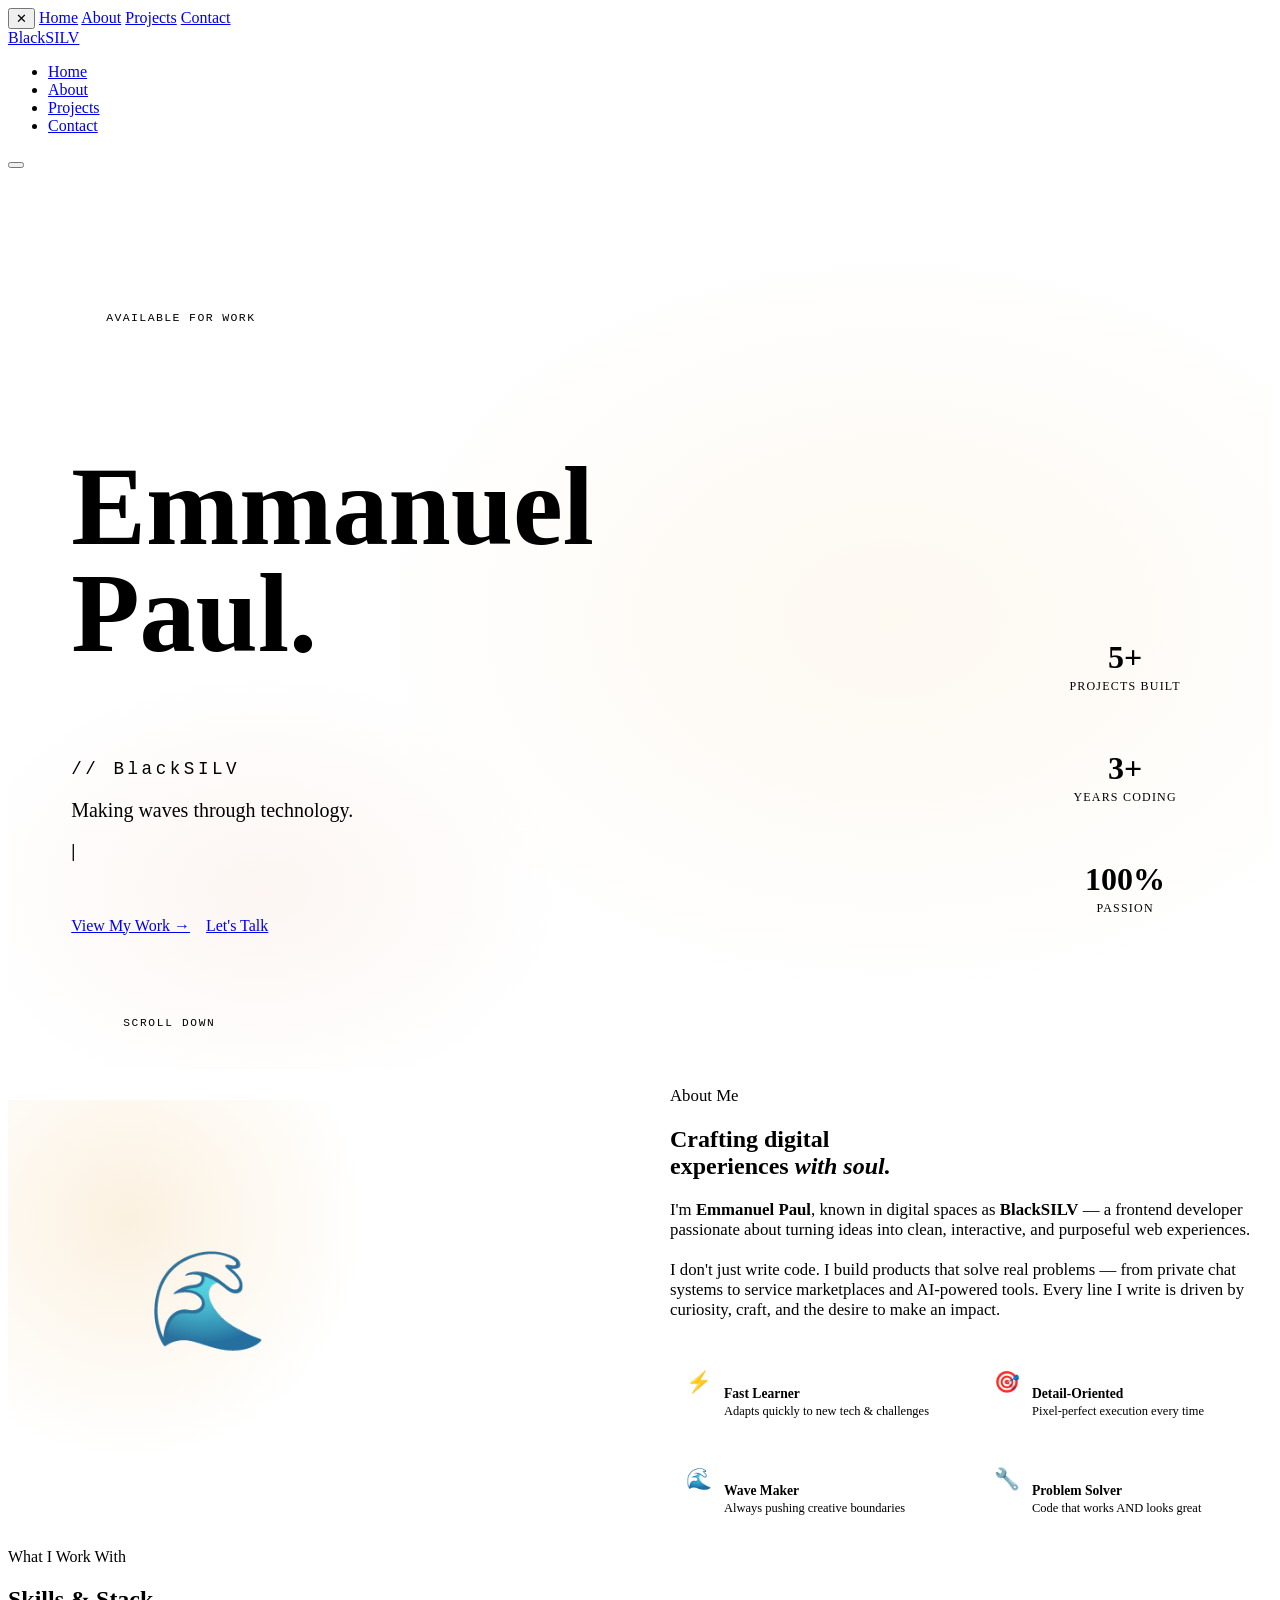
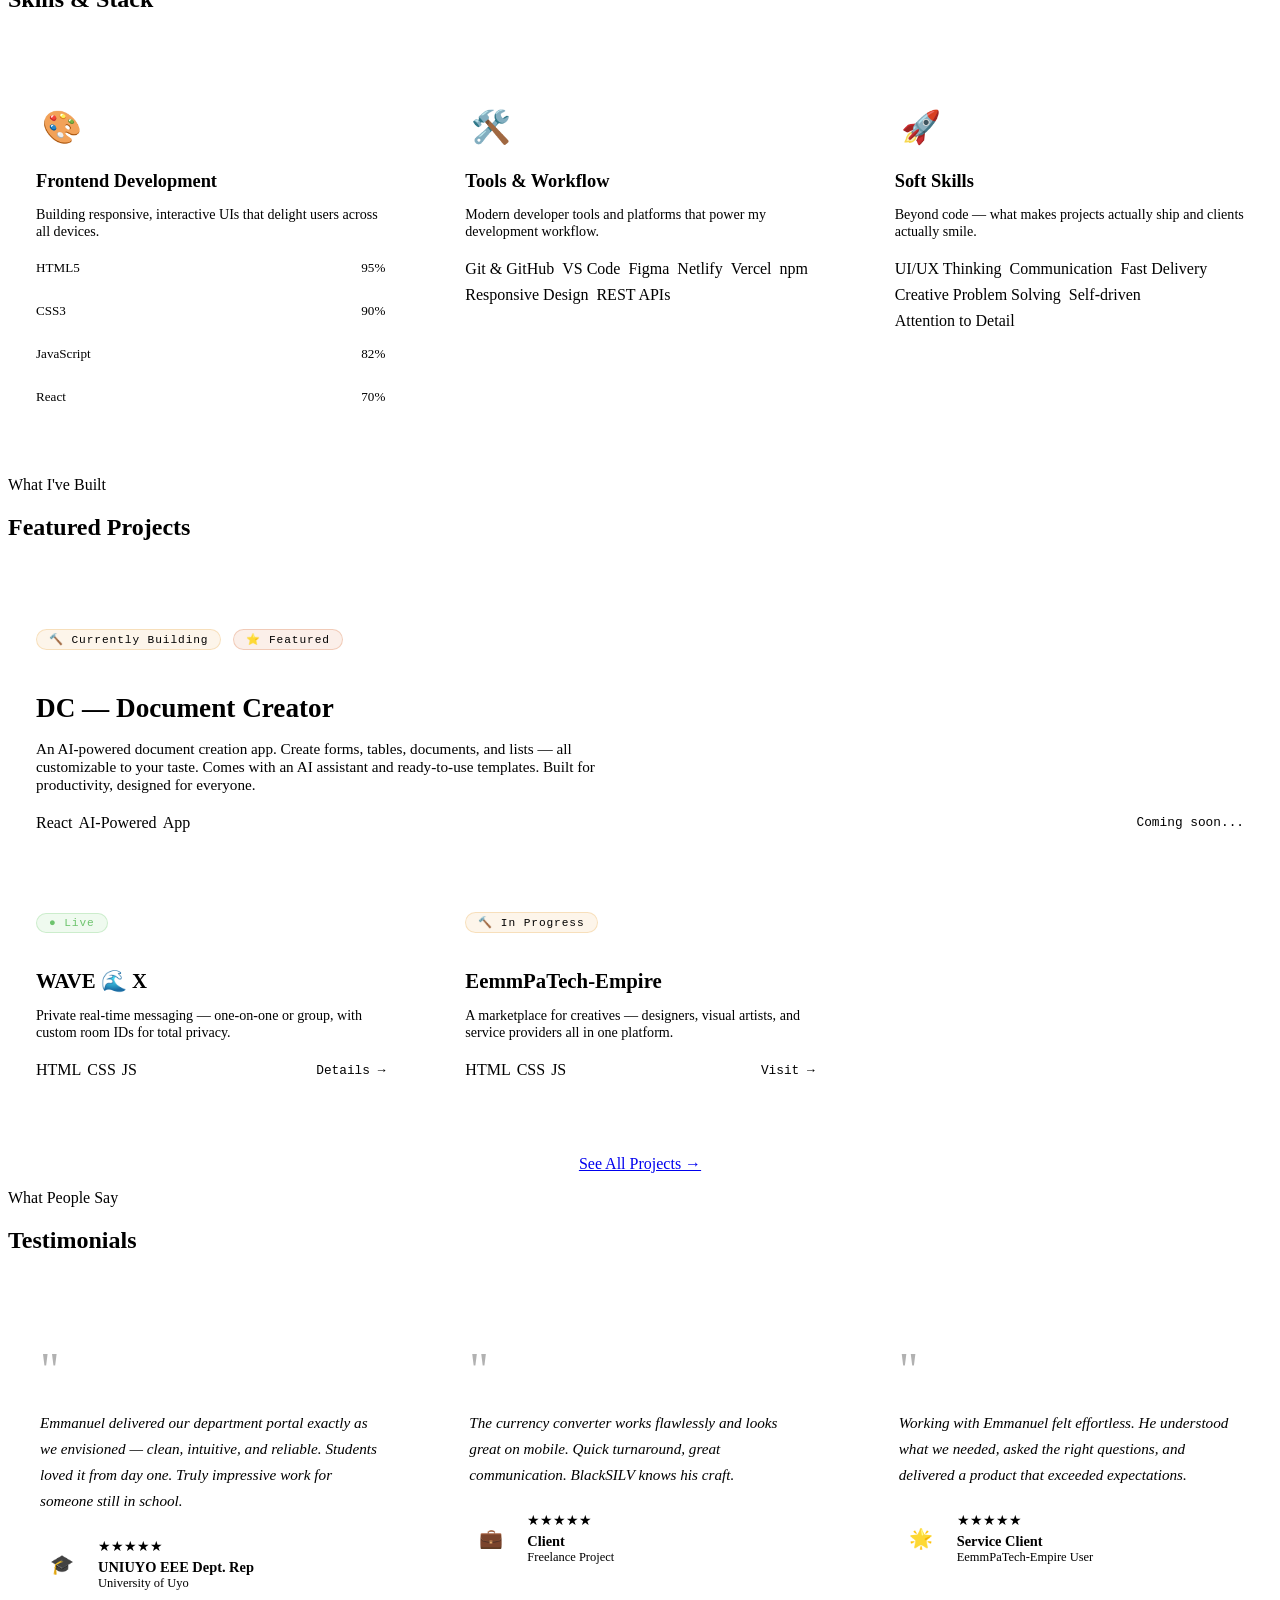
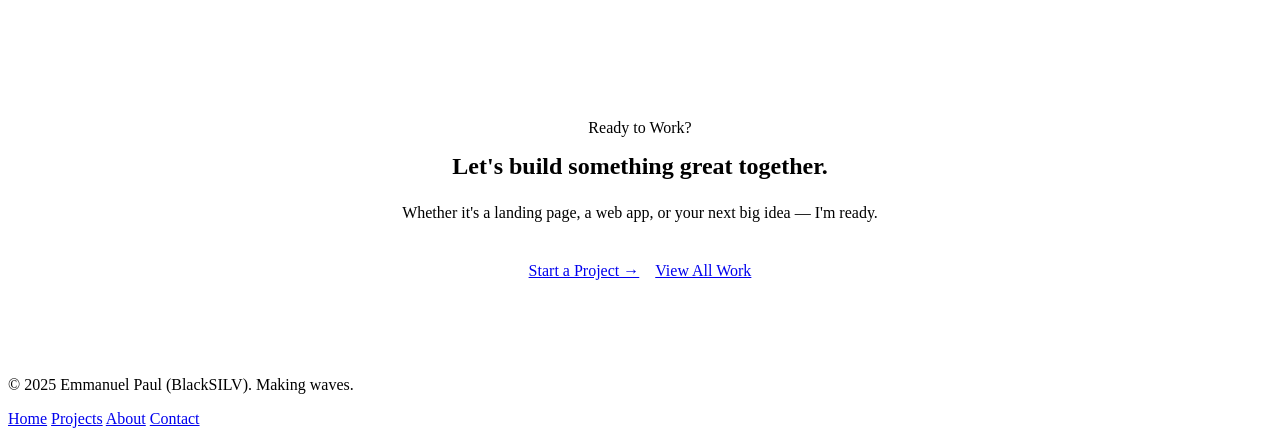
==== index.html @ 7edfd665 "Create index.html" ====
<!DOCTYPE html>
<html lang="en">
<head>
  <meta charset="UTF-8" />
  <meta name="viewport" content="width=device-width, initial-scale=1.0" />
  <title>BlackSILV — Emmanuel Paul</title>
  <meta name="description" content="Emmanuel Paul aka BlackSILV — Making waves through technology. Frontend Developer & UI Craftsman." />
  <link rel="stylesheet" href="style.css" />
  <style>
    /* ---- HERO ---- */
    .hero {
      min-height: 100vh;
      display: flex; align-items: center;
      padding: 0 5%;
      position: relative;
      overflow: hidden;
    }
    .hero-bg {
      position: absolute; inset: 0;
      background:
        radial-gradient(ellipse 60% 60% at 70% 50%, rgba(232,160,48,0.07) 0%, transparent 70%),
        radial-gradient(ellipse 40% 40% at 20% 80%, rgba(212,98,42,0.06) 0%, transparent 60%);
    }
    .hero-grid {
      position: absolute; inset: 0;
      background-image:
        linear-gradient(var(--border) 1px, transparent 1px),
        linear-gradient(90deg, var(--border) 1px, transparent 1px);
      background-size: 60px 60px;
      opacity: 0.18;
      mask-image: radial-gradient(ellipse 80% 80% at 50% 50%, black 30%, transparent 100%);
    }
    .hero-content {
      position: relative; z-index: 2;
      max-width: 780px;
    }
    .hero-badge {
      display: inline-flex; align-items: center; gap: 10px;
      padding: 8px 18px;
      background: var(--surface);
      border: 1px solid var(--border);
      border-radius: 50px;
      font-family: 'Space Mono', monospace;
      font-size: 0.72rem;
      color: var(--amber);
      letter-spacing: 0.12em;
      text-transform: uppercase;
      margin-bottom: 28px;
      animation: fadeDown 0.7s ease both;
    }
    .hero-badge::before {
      content: ''; width: 7px; height: 7px;
      background: var(--amber); border-radius: 50%;
      animation: pulse 2s infinite;
    }
    @keyframes pulse {
      0%,100% { opacity: 1; transform: scale(1); }
      50% { opacity: 0.4; transform: scale(1.4); }
    }
    .hero-name {
      font-family: 'Playfair Display', serif;
      font-size: clamp(3rem, 9vw, 7rem);
      font-weight: 900;
      line-height: 0.95;
      color: var(--cream);
      animation: fadeUp 0.8s 0.1s ease both;
    }
    .hero-name .accent { color: var(--amber); }
    .hero-nickname {
      font-family: 'Space Mono', monospace;
      font-size: clamp(0.9rem, 2vw, 1.1rem);
      color: var(--muted);
      letter-spacing: 0.2em;
      margin: 12px 0 20px;
      animation: fadeUp 0.8s 0.2s ease both;
    }
    .hero-tagline {
      font-size: clamp(1rem, 2.5vw, 1.25rem);
      color: var(--cream2);
      font-weight: 300;
      margin-bottom: 16px;
      animation: fadeUp 0.8s 0.25s ease both;
    }
    .hero-type-wrap {
      font-size: clamp(1rem, 2vw, 1.15rem);
      color: var(--muted);
      margin-bottom: 48px;
      animation: fadeUp 0.8s 0.3s ease both;
      min-height: 28px;
    }
    .hero-type-wrap #typewriter {
      color: var(--amber2);
      font-weight: 600;
    }
    .hero-type-wrap #typewriter::after {
      content: '|';
      animation: blink 0.8s infinite;
      color: var(--amber);
    }
    @keyframes blink { 0%,100%{opacity:1} 50%{opacity:0} }
    .hero-actions {
      display: flex; gap: 16px; flex-wrap: wrap;
      animation: fadeUp 0.8s 0.4s ease both;
    }
    .hero-scroll {
      position: absolute; bottom: 40px; left: 5%;
      display: flex; align-items: center; gap: 12px;
      font-family: 'Space Mono', monospace;
      font-size: 0.7rem;
      color: var(--muted);
      letter-spacing: 0.15em;
      text-transform: uppercase;
      animation: fadeUp 1s 0.8s ease both;
    }
    .hero-scroll-line {
      width: 40px; height: 1px;
      background: var(--muted);
      animation: scrollLine 2s infinite;
    }
    @keyframes scrollLine {
      0% { width: 20px; opacity: 0.4; }
      50% { width: 50px; opacity: 1; }
      100% { width: 20px; opacity: 0.4; }
    }
    .hero-floats {
      position: absolute; right: 5%; top: 50%;
      transform: translateY(-50%);
      display: flex; flex-direction: column; gap: 16px;
      animation: fadeLeft 1s 0.5s ease both;
    }
    .hero-stat {
      background: var(--surface);
      border: 1px solid var(--border);
      border-radius: var(--radius);
      padding: 20px 28px;
      text-align: center;
    }
    .hero-stat strong {
      display: block;
      font-family: 'Playfair Display', serif;
      font-size: 2rem;
      color: var(--amber);
    }
    .hero-stat span {
      font-size: 0.75rem;
      color: var(--muted);
      text-transform: uppercase;
      letter-spacing: 0.1em;
    }

    @keyframes fadeUp   { from { opacity:0; transform:translateY(24px); } to { opacity:1; transform:translateY(0); } }
    @keyframes fadeDown { from { opacity:0; transform:translateY(-16px); } to { opacity:1; transform:translateY(0); } }
    @keyframes fadeLeft { from { opacity:0; transform:translateX(30px); } to { opacity:1; transform:translateX(0); } }

    /* ---- ABOUT ---- */
    .about-grid {
      display: grid;
      grid-template-columns: 1fr 1fr;
      gap: 60px;
      align-items: center;
    }
    .about-visual {
      position: relative;
    }
    .about-frame {
      width: 100%; aspect-ratio: 1;
      max-width: 400px;
      background: var(--surface);
      border: 1px solid var(--border);
      border-radius: var(--radius-lg);
      display: flex; align-items: center; justify-content: center;
      font-size: 6rem;
      position: relative;
      overflow: hidden;
    }
    .about-frame::before {
      content: '';
      position: absolute; inset: 0;
      background: radial-gradient(ellipse at 30% 30%, rgba(232,160,48,0.15), transparent 60%);
    }
    .about-frame-deco {
      position: absolute;
      bottom: -20px; right: -20px;
      width: 120px; height: 120px;
      border: 1px solid var(--amber);
      border-radius: var(--radius);
      opacity: 0.3;
    }
    .about-text p {
      color: var(--cream2);
      margin-bottom: 20px;
      font-size: 1.05rem;
    }
    .about-highlights {
      display: grid; grid-template-columns: 1fr 1fr;
      gap: 14px; margin-top: 32px;
    }
    .highlight-item {
      display: flex; align-items: flex-start; gap: 12px;
      padding: 16px;
      background: var(--bg3);
      border: 1px solid var(--border);
      border-radius: var(--radius);
    }
    .highlight-icon { font-size: 1.3rem; margin-top: 2px; }
    .highlight-item h4 { font-size: 0.85rem; color: var(--cream); margin-bottom: 2px; }
    .highlight-item p  { font-size: 0.78rem; color: var(--muted); margin: 0; }

    /* ---- SKILLS ---- */
    .skills-section { background: var(--bg2); }
    .skills-grid {
      display: grid;
      grid-template-columns: repeat(auto-fit, minmax(280px, 1fr));
      gap: 24px;
      margin-top: 60px;
    }
    .skill-card {
      background: var(--surface);
      border: 1px solid var(--border);
      border-radius: var(--radius-lg);
      padding: 28px;
      transition: 0.3s;
    }
    .skill-card:hover { border-color: var(--amber); transform: translateY(-4px); }
    .skill-card-icon {
      font-size: 2rem; margin-bottom: 14px;
      width: 52px; height: 52px;
      background: var(--bg3);
      border-radius: 12px;
      display: flex; align-items: center; justify-content: center;
    }
    .skill-card h3 {
      font-family: 'Playfair Display', serif;
      font-size: 1.15rem;
      color: var(--cream);
      margin-bottom: 8px;
    }
    .skill-card p { font-size: 0.88rem; color: var(--muted); margin-bottom: 20px; }
    .skill-tags { display: flex; flex-wrap: wrap; gap: 8px; }

    .skill-bar-row { margin-bottom: 16px; }
    .skill-bar-label {
      display: flex; justify-content: space-between;
      font-size: 0.82rem; color: var(--cream2);
      margin-bottom: 6px;
    }
    .skill-bar-track {
      height: 5px; background: var(--bg3);
      border-radius: 3px; overflow: hidden;
    }
    .skill-bar-fill {
      height: 100%;
      background: linear-gradient(90deg, var(--orange), var(--amber));
      border-radius: 3px;
      width: 0;
      transition: width 1.2s cubic-bezier(0.4,0,0.2,1);
    }

    /* ---- TESTIMONIALS ---- */
    .testimonials-grid {
      display: grid;
      grid-template-columns: repeat(auto-fit, minmax(300px, 1fr));
      gap: 24px;
      margin-top: 60px;
    }
    .testi-card {
      background: var(--surface);
      border: 1px solid var(--border);
      border-radius: var(--radius-lg);
      padding: 32px;
      position: relative;
      transition: 0.3s;
    }
    .testi-card:hover { border-color: var(--amber); transform: translateY(-4px); }
    .testi-quote {
      font-size: 3rem;
      color: var(--amber);
      opacity: 0.3;
      font-family: 'Playfair Display', serif;
      line-height: 1;
      margin-bottom: 16px;
    }
    .testi-card p {
      color: var(--cream2); font-size: 0.95rem;
      line-height: 1.7; margin-bottom: 24px;
      font-style: italic;
    }
    .testi-author { display: flex; align-items: center; gap: 14px; }
    .testi-avatar {
      width: 44px; height: 44px;
      background: var(--bg3);
      border-radius: 50%;
      border: 2px solid var(--amber);
      display: flex; align-items: center; justify-content: center;
      font-size: 1.2rem;
    }
    .testi-name { font-weight: 600; font-size: 0.9rem; color: var(--cream); }
    .testi-role { font-size: 0.78rem; color: var(--muted); }
    .testi-stars { color: var(--amber); font-size: 0.85rem; margin-bottom: 4px; }

    /* === PROJECTS PREVIEW (homepage) === */
    .projects-preview {
      display: grid;
      grid-template-columns: repeat(auto-fit, minmax(300px, 1fr));
      gap: 24px;
      margin-top: 60px;
    }
    .proj-card {
      background: var(--surface);
      border: 1px solid var(--border);
      border-radius: var(--radius-lg);
      padding: 28px;
      transition: 0.3s;
      position: relative;
      overflow: hidden;
    }
    .proj-card:hover { border-color: var(--amber); transform: translateY(-4px); }
    .proj-card::before {
      content: '';
      position: absolute; top: 0; left: 0; right: 0; height: 3px;
      background: linear-gradient(90deg, var(--orange), var(--amber));
      transform: scaleX(0);
      transition: transform 0.3s;
      transform-origin: left;
    }
    .proj-card:hover::before { transform: scaleX(1); }
    .proj-badge {
      display: inline-block;
      padding: 3px 12px;
      border-radius: 50px;
      font-size: 0.7rem;
      font-family: 'Space Mono', monospace;
      letter-spacing: 0.08em;
      margin-bottom: 16px;
    }
    .proj-badge.live { background: rgba(100,200,100,0.1); color: #6ec46e; border: 1px solid rgba(100,200,100,0.25); }
    .proj-badge.building { background: rgba(232,160,48,0.1); color: var(--amber); border: 1px solid rgba(232,160,48,0.25); }
    .proj-card h3 {
      font-family: 'Playfair Display', serif;
      font-size: 1.3rem; color: var(--cream);
      margin-bottom: 10px;
    }
    .proj-card p { font-size: 0.88rem; color: var(--muted); margin-bottom: 20px; }
    .proj-footer {
      display: flex; align-items: center;
      justify-content: space-between; flex-wrap: wrap; gap: 10px;
    }
    .proj-tags { display: flex; gap: 6px; flex-wrap: wrap; }
    .proj-link {
      font-size: 0.8rem;
      color: var(--amber);
      text-decoration: none;
      font-family: 'Space Mono', monospace;
      display: flex; align-items: center; gap: 6px;
      transition: gap 0.2s;
    }
    .proj-link:hover { gap: 10px; }

    /* === RESPONSIVE === */
    @media (max-width: 900px) {
      .hero-floats { display: none; }
      .about-grid { grid-template-columns: 1fr; }
      .about-visual { display: none; }
    }
    @media (max-width: 600px) {
      .about-highlights { grid-template-columns: 1fr; }
    }
  </style>
</head>
<body>

  <!-- CURSOR -->
  <div class="cursor"></div>
  <div class="cursor-ring"></div>

  <!-- MOBILE NAV -->
  <div class="mobile-nav">
    <button class="mobile-close">✕</button>
    <a href="index.html">Home</a>
    <a href="about.html">About</a>
    <a href="projects.html">Projects</a>
    <a href="contact.html">Contact</a>
  </div>

  <!-- NAV -->
  <nav>
    <a href="index.html" class="nav-logo">Black<span>SILV</span></a>
    <ul class="nav-links">
      <li><a href="index.html">Home</a></li>
      <li><a href="about.html">About</a></li>
      <li><a href="projects.html">Projects</a></li>
      <li><a href="contact.html">Contact</a></li>
    </ul>
    <button class="nav-menu-btn" aria-label="Menu">
      <span></span><span></span><span></span>
    </button>
  </nav>

  <!-- ===== HERO ===== -->
  <section class="hero">
    <div class="hero-bg"></div>
    <div class="hero-grid"></div>

    <div class="hero-content">
      <div class="hero-badge">Available for work</div>
      <h1 class="hero-name">
        Emmanuel<br><span class="accent">Paul.</span>
      </h1>
      <p class="hero-nickname">// BlackSILV</p>
      <p class="hero-tagline">Making waves through technology.</p>
      <p class="hero-type-wrap"><span id="typewriter"></span></p>
      <div class="hero-actions">
        <a href="projects.html" class="btn btn-primary">View My Work →</a>
        <a href="contact.html" class="btn btn-outline">Let's Talk</a>
      </div>
    </div>

    <div class="hero-floats">
      <div class="hero-stat">
        <strong>5+</strong>
        <span>Projects Built</span>
      </div>
      <div class="hero-stat">
        <strong>3+</strong>
        <span>Years Coding</span>
      </div>
      <div class="hero-stat">
        <strong>100%</strong>
        <span>Passion</span>
      </div>
    </div>

    <div class="hero-scroll">
      <div class="hero-scroll-line"></div>
      Scroll down
    </div>
  </section>

  <!-- ===== ABOUT ===== -->
  <section id="about">
    <div class="about-grid">
      <div class="about-visual reveal">
        <div class="about-frame">🌊</div>
        <div class="about-frame-deco"></div>
      </div>
      <div class="about-text">
        <p class="section-label reveal">About Me</p>
        <h2 class="section-title reveal">Crafting digital<br>experiences <em>with soul.</em></h2>
        <div class="divider reveal"></div>
        <p class="reveal">
          I'm <strong>Emmanuel Paul</strong>, known in digital spaces as <strong>BlackSILV</strong> —
          a frontend developer passionate about turning ideas into clean, interactive, and purposeful web experiences.
        </p>
        <p class="reveal">
          I don't just write code. I build products that solve real problems — from private chat systems
          to service marketplaces and AI-powered tools. Every line I write is driven by curiosity, craft, and the desire to make an impact.
        </p>
        <div class="about-highlights">
          <div class="highlight-item reveal">
            <span class="highlight-icon">⚡</span>
            <div>
              <h4>Fast Learner</h4>
              <p>Adapts quickly to new tech & challenges</p>
            </div>
          </div>
          <div class="highlight-item reveal">
            <span class="highlight-icon">🎯</span>
            <div>
              <h4>Detail-Oriented</h4>
              <p>Pixel-perfect execution every time</p>
            </div>
          </div>
          <div class="highlight-item reveal">
            <span class="highlight-icon">🌊</span>
            <div>
              <h4>Wave Maker</h4>
              <p>Always pushing creative boundaries</p>
            </div>
          </div>
          <div class="highlight-item reveal">
            <span class="highlight-icon">🔧</span>
            <div>
              <h4>Problem Solver</h4>
              <p>Code that works AND looks great</p>
            </div>
          </div>
        </div>
      </div>
    </div>
  </section>

  <!-- ===== SKILLS ===== -->
  <section class="skills-section">
    <p class="section-label reveal">What I Work With</p>
    <h2 class="section-title reveal">Skills & Stack</h2>
    <div class="divider reveal"></div>

    <div class="skills-grid">

      <div class="skill-card reveal">
        <div class="skill-card-icon">🎨</div>
        <h3>Frontend Development</h3>
        <p>Building responsive, interactive UIs that delight users across all devices.</p>
        <div class="skill-bar-row">
          <div class="skill-bar-label"><span>HTML5</span><span>95%</span></div>
          <div class="skill-bar-track"><div class="skill-bar-fill" data-width="95"></div></div>
        </div>
        <div class="skill-bar-row">
          <div class="skill-bar-label"><span>CSS3</span><span>90%</span></div>
          <div class="skill-bar-track"><div class="skill-bar-fill" data-width="90"></div></div>
        </div>
        <div class="skill-bar-row">
          <div class="skill-bar-label"><span>JavaScript</span><span>82%</span></div>
          <div class="skill-bar-track"><div class="skill-bar-fill" data-width="82"></div></div>
        </div>
        <div class="skill-bar-row">
          <div class="skill-bar-label"><span>React</span><span>70%</span></div>
          <div class="skill-bar-track"><div class="skill-bar-fill" data-width="70"></div></div>
        </div>
      </div>

      <div class="skill-card reveal">
        <div class="skill-card-icon">🛠️</div>
        <h3>Tools & Workflow</h3>
        <p>Modern developer tools and platforms that power my development workflow.</p>
        <div class="skill-tags">
          <span class="tag">Git & GitHub</span>
          <span class="tag">VS Code</span>
          <span class="tag">Figma</span>
          <span class="tag">Netlify</span>
          <span class="tag">Vercel</span>
          <span class="tag">npm</span>
          <span class="tag">Responsive Design</span>
          <span class="tag">REST APIs</span>
        </div>
      </div>

      <div class="skill-card reveal">
        <div class="skill-card-icon">🚀</div>
        <h3>Soft Skills</h3>
        <p>Beyond code — what makes projects actually ship and clients actually smile.</p>
        <div class="skill-tags">
          <span class="tag">UI/UX Thinking</span>
          <span class="tag">Communication</span>
          <span class="tag">Fast Delivery</span>
          <span class="tag">Creative Problem Solving</span>
          <span class="tag">Self-driven</span>
          <span class="tag">Attention to Detail</span>
        </div>
      </div>

    </div>
  </section>

  <!-- ===== PROJECTS PREVIEW ===== -->
  <section>
    <p class="section-label reveal">What I've Built</p>
    <h2 class="section-title reveal">Featured Projects</h2>
    <div class="divider reveal"></div>

    <div class="projects-preview">

      <!-- DC - TOP FEATURED -->
      <div class="proj-card reveal" style="grid-column: 1 / -1; border-color: var(--amber);">
        <div style="display:flex; align-items:center; gap:12px; margin-bottom:16px;">
          <span class="proj-badge building">🔨 Currently Building</span>
          <span class="proj-badge building" style="background:rgba(212,98,42,0.1);color:var(--orange);border-color:rgba(212,98,42,0.25);">⭐ Featured</span>
        </div>
        <h3 style="font-size:1.7rem;">DC — Document Creator</h3>
        <p style="font-size:0.95rem; max-width:600px;">An AI-powered document creation app. Create forms, tables, documents, and lists — all customizable to your taste. Comes with an AI assistant and ready-to-use templates. Built for productivity, designed for everyone.</p>
        <div class="proj-footer">
          <div class="proj-tags">
            <span class="tag">React</span>
            <span class="tag">AI-Powered</span>
            <span class="tag">App</span>
          </div>
          <span style="font-size:0.8rem; color:var(--muted); font-family:'Space Mono',monospace;">Coming soon...</span>
        </div>
      </div>

      <div class="proj-card reveal">
        <span class="proj-badge live">● Live</span>
        <h3>WAVE 🌊 X</h3>
                <p>Private real-time messaging — one-on-one or group, with custom room IDs for total privacy.</p>
        <div class="proj-footer">
          <div class="proj-tags"><span class="tag">HTML</span><span class="tag">CSS</span><span class="tag">JS</span></div>
          <span class="proj-link">Details →</span>
        </div>
      </div>

      <div class="proj-card reveal">
        <span class="proj-badge building">🔨 In Progress</span>
        <h3>EemmPaTech-Empire</h3>
        <p>A marketplace for creatives — designers, visual artists, and service providers all in one platform.</p>
        <div class="proj-footer">
          <div class="proj-tags"><span class="tag">HTML</span><span class="tag">CSS</span><span class="tag">JS</span></div>
          <a href="https://eemmpatech-empire.github.io/" target="_blank" class="proj-link">Visit →</a>
        </div>
      </div>

    </div>

    <div style="text-align:center; margin-top:48px;" class="reveal">
      <a href="projects.html" class="btn btn-outline">See All Projects →</a>
    </div>
  </section>

  <!-- ===== TESTIMONIALS ===== -->
  <section style="background:var(--bg2);">
    <p class="section-label reveal">What People Say</p>
    <h2 class="section-title reveal">Testimonials</h2>
    <div class="divider reveal"></div>

    <div class="testimonials-grid">
      <div class="testi-card reveal">
        <div class="testi-quote">"</div>
        <p>Emmanuel delivered our department portal exactly as we envisioned — clean, intuitive, and reliable. Students loved it from day one. Truly impressive work for someone still in school.</p>
        <div class="testi-author">
          <div class="testi-avatar">🎓</div>
          <div>
            <div class="testi-stars">★★★★★</div>
            <div class="testi-name">UNIUYO EEE Dept. Rep</div>
            <div class="testi-role">University of Uyo</div>
          </div>
        </div>
      </div>
      <div class="testi-card reveal">
        <div class="testi-quote">"</div>
        <p>The currency converter works flawlessly and looks great on mobile. Quick turnaround, great communication. BlackSILV knows his craft.</p>
        <div class="testi-author">
          <div class="testi-avatar">💼</div>
          <div>
            <div class="testi-stars">★★★★★</div>
            <div class="testi-name">Client</div>
            <div class="testi-role">Freelance Project</div>
          </div>
        </div>
      </div>
      <div class="testi-card reveal">
        <div class="testi-quote">"</div>
        <p>Working with Emmanuel felt effortless. He understood what we needed, asked the right questions, and delivered a product that exceeded expectations.</p>
        <div class="testi-author">
          <div class="testi-avatar">🌟</div>
          <div>
            <div class="testi-stars">★★★★★</div>
            <div class="testi-name">Service Client</div>
            <div class="testi-role">EemmPaTech-Empire User</div>
          </div>
        </div>
      </div>
    </div>
  </section>

  <!-- ===== CTA ===== -->
  <section style="text-align:center; padding: 80px 5%;">
    <p class="section-label reveal" style="justify-content:center;">Ready to Work?</p>
    <h2 class="section-title reveal" style="max-width:600px; margin:0 auto 24px;">Let's build something <span style="color:var(--amber);">great</span> together.</h2>
    <p class="reveal" style="color:var(--muted); margin-bottom:40px; max-width:500px; margin-left:auto; margin-right:auto;">
      Whether it's a landing page, a web app, or your next big idea — I'm ready.
    </p>
    <div class="reveal" style="display:flex; gap:16px; justify-content:center; flex-wrap:wrap;">
      <a href="contact.html" class="btn btn-primary">Start a Project →</a>
      <a href="projects.html" class="btn btn-outline">View All Work</a>
    </div>
  </section>

  <!-- FOOTER -->
  <footer>
    <p>© 2025 Emmanuel Paul (BlackSILV). Making waves.</p>
    <div class="footer-links">
      <a href="index.html">Home</a>
      <a href="projects.html">Projects</a>
      <a href="about.html">About</a>
      <a href="contact.html">Contact</a>
    </div>
  </footer>

  <script src="script.js"></script>
  <script>
    // Skill bar animation on scroll
    const bars = document.querySelectorAll('.skill-bar-fill');
    const barObs = new IntersectionObserver(entries => {
      entries.forEach(e => {
        if (e.isIntersecting) {
          e.target.style.width = e.target.dataset.width + '%';
          barObs.unobserve(e.target);
        }
      });
    }, { threshold: 0.3 });
    bars.forEach(b => barObs.observe(b));
  </script>
</body>
</html>
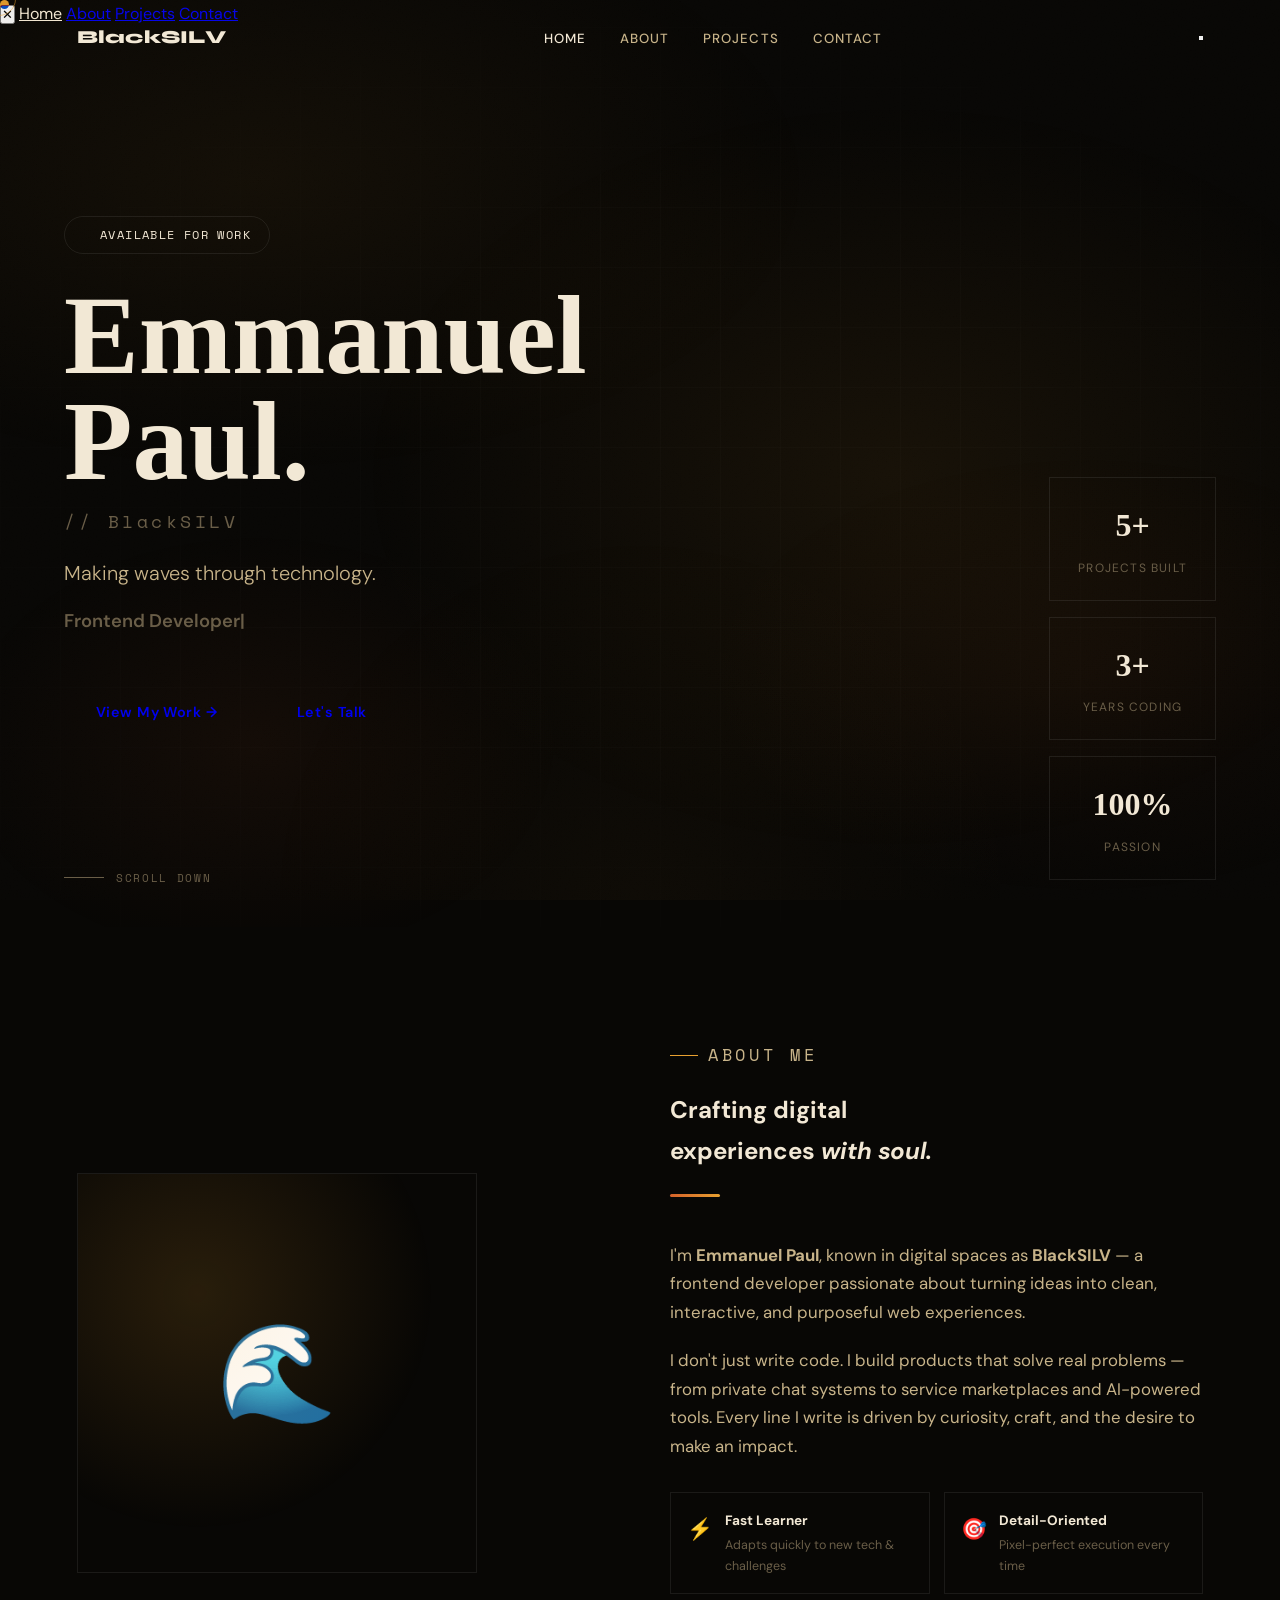
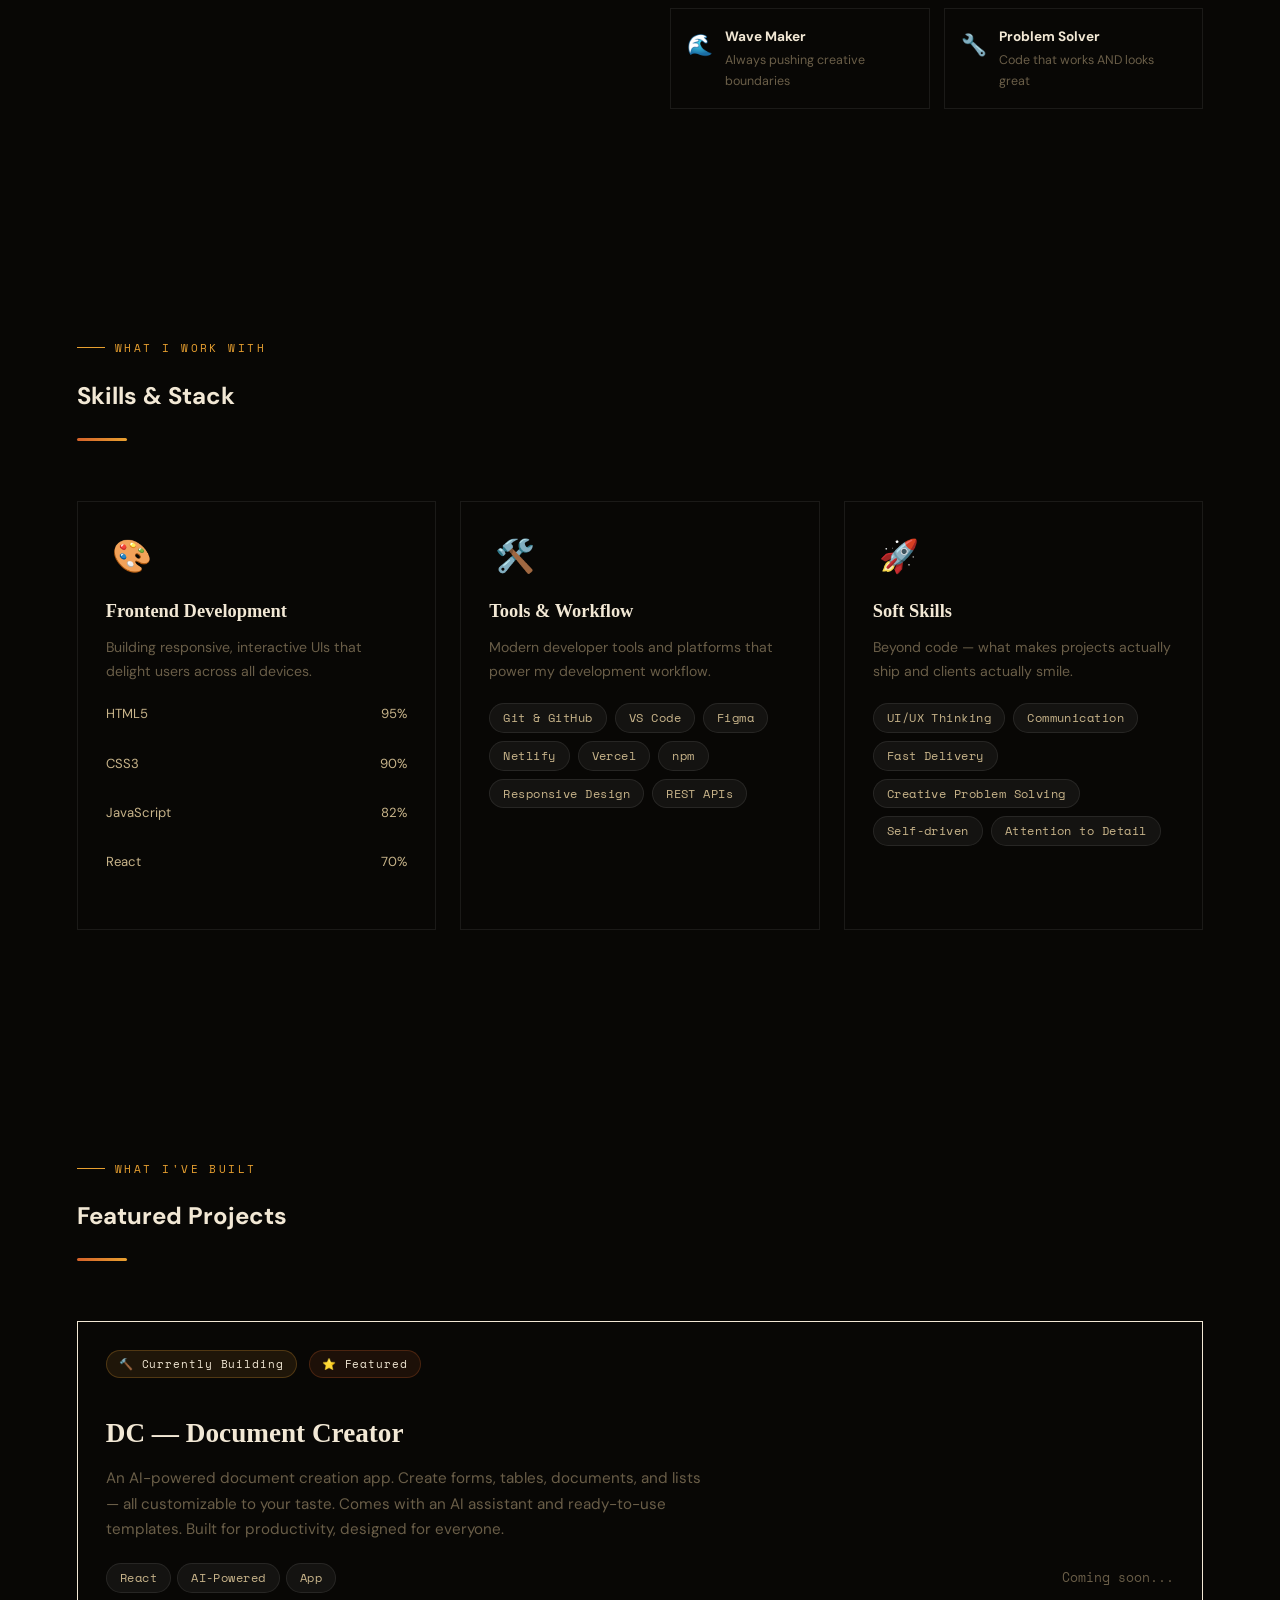
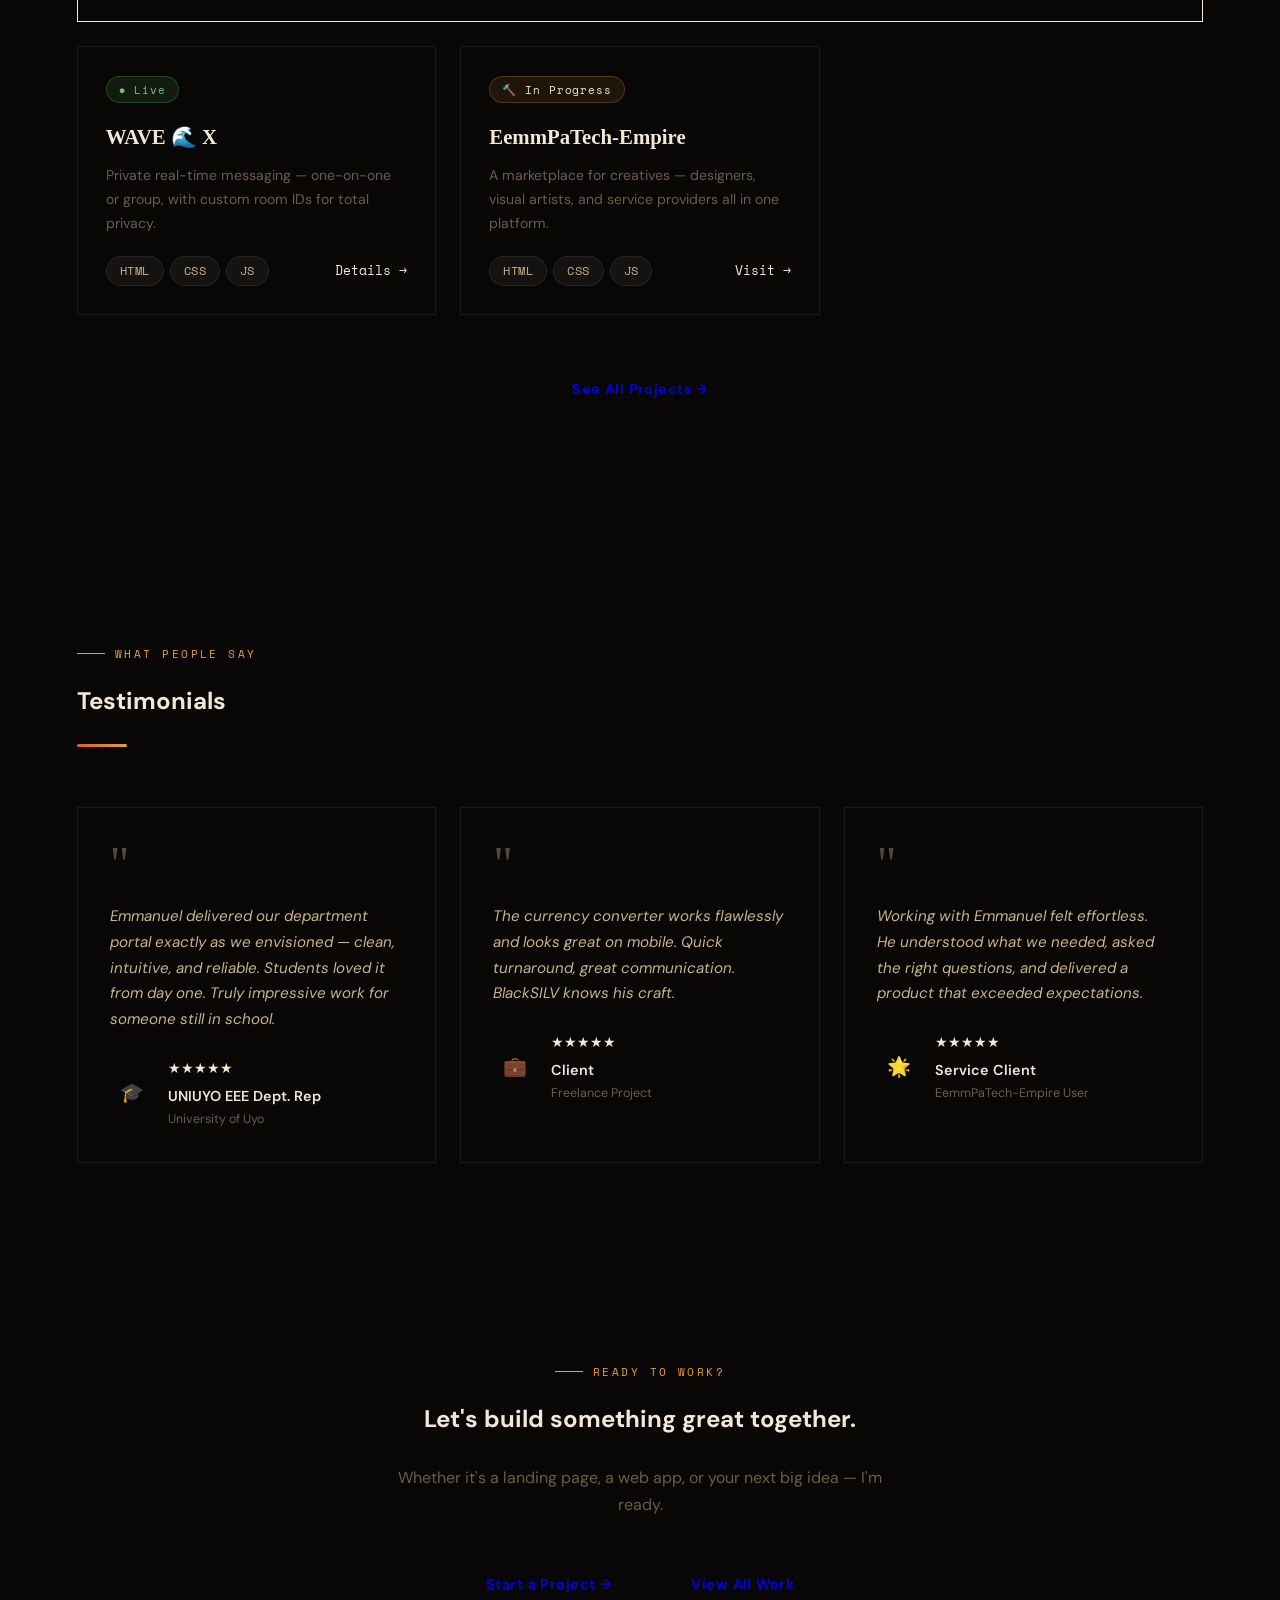
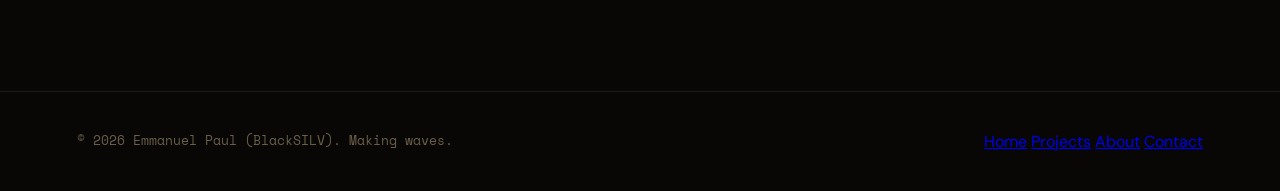
==== commit 848c4cd3: "Update index.html" ====
--- a/index.html
+++ b/index.html
@@ -666,7 +666,7 @@
 
   <!-- FOOTER -->
   <footer>
-    <p>© 2025 Emmanuel Paul (BlackSILV). Making waves.</p>
+    <p>© 2026 Emmanuel Paul (BlackSILV). Making waves.</p>
     <div class="footer-links">
       <a href="index.html">Home</a>
       <a href="projects.html">Projects</a>
--- a/style.css
+++ b/style.css
@@ -0,0 +1,277 @@
+/* ============================================
+   BLACKSILV PORTFOLIO v2 — style.css
+   Warm amber | Glassmorphism | Editorial
+   ============================================ */
+
+@import url('https://fonts.googleapis.com/css2?family=Clash+Display:wght@400;500;600;700&family=Syne:wght@400;600;700;800&family=DM+Sans:ital,wght@0,300;0,400;0,500;1,300&family=Space+Mono:wght@400;700&display=swap');
+
+/* ── TOKENS ─────────────────────────────── */
+:root {
+  --ink:       #080705;
+  --ink2:      #100e0a;
+  --ink3:      #181410;
+  --glass:     rgba(255,255,255,0.04);
+  --glass2:    rgba(255,255,255,0.07);
+  --border:    rgba(255,255,255,0.08);
+  --border-hi: rgba(232,160,48,0.45);
+  --gold:      #e8a030;
+  --gold2:     #f5c04a;
+  --gold3:     #c07820;
+  --ember:     #d4622a;
+  --cream:     #f2e8d5;
+  --cream2:    #c8b48a;
+  --muted:     #6a5e48;
+  --success:   #4caf72;
+  --r:         14px;
+  --r2:        22px;
+}
+
+*,*::before,*::after{box-sizing:border-box;margin:0;padding:0}
+html{scroll-behavior:smooth;font-size:16px}
+body{
+  background:var(--ink);
+  color:var(--cream);
+  font-family:'DM Sans',sans-serif;
+  line-height:1.7;
+  overflow-x:hidden;
+  cursor:none;
+}
+
+/* ── ANIMATED MESH BG ───────────────────── */
+body::before{
+  content:'';
+  position:fixed;inset:0;z-index:0;
+  background:
+    radial-gradient(ellipse 80% 60% at 20% 20%, rgba(232,160,48,0.055) 0%, transparent 55%),
+    radial-gradient(ellipse 60% 50% at 85% 75%, rgba(212,98,42,0.045) 0%, transparent 50%),
+    radial-gradient(ellipse 50% 70% at 50% 100%, rgba(232,160,48,0.03) 0%, transparent 60%);
+  animation:meshShift 12s ease-in-out infinite alternate;
+  pointer-events:none;
+}
+@keyframes meshShift{
+  0%  {background-position:0% 0%,100% 100%,50% 100%}
+  100%{background-position:30% 20%,70% 60%,60% 80%}
+}
+
+/* Noise grain */
+body::after{
+  content:'';
+  position:fixed;inset:0;z-index:1;
+  background-image:url("data:image/svg+xml,%3Csvg xmlns='http://www.w3.org/2000/svg' width='300' height='300'%3E%3Cfilter id='n'%3E%3CfeTurbulence type='fractalNoise' baseFrequency='0.75' numOctaves='4' stitchTiles='stitch'/%3E%3C/filter%3E%3Crect width='300' height='300' filter='url(%23n)' opacity='0.03'/%3E%3C/svg%3E");
+  pointer-events:none;opacity:.5;
+}
+
+/* ── CUSTOM CURSOR ──────────────────────── */
+.cursor{
+  width:9px;height:9px;
+  background:var(--gold);border-radius:50%;
+  position:fixed;top:0;left:0;z-index:9999;
+  pointer-events:none;
+  transition:transform .12s,background .2s;
+  mix-blend-mode:difference;
+}
+.cursor-ring{
+  width:34px;height:34px;
+  border:1.5px solid rgba(232,160,48,.5);
+  border-radius:50%;
+  position:fixed;top:0;left:0;z-index:9998;
+  pointer-events:none;
+  transition:width .2s,height .2s,opacity .2s;
+}
+.cursor.big{transform:translate(-50%,-50%) scale(2.8);background:var(--ember)}
+.cursor-ring.big{width:52px;height:52px;opacity:.2}
+
+/* ── NAV ────────────────────────────────── */
+nav{
+  position:fixed;top:0;left:0;right:0;z-index:500;
+  display:flex;align-items:center;justify-content:space-between;
+  padding:22px 6%;
+  transition:padding .35s,background .35s,border-color .35s;
+  border-bottom:1px solid transparent;
+}
+nav.stuck{
+  padding:14px 6%;
+  background:rgba(8,7,5,.88);
+  backdrop-filter:blur(24px);
+  -webkit-backdrop-filter:blur(24px);
+  border-color:var(--border);
+}
+.nav-logo{
+  font-family:'Syne',sans-serif;
+  font-weight:800;font-size:1.15rem;
+  color:var(--cream);text-decoration:none;
+  letter-spacing:.01em;
+}
+.nav-logo em{color:var(--gold);font-style:normal}
+.nav-links{display:flex;gap:34px;list-style:none}
+.nav-links a{
+  color:var(--cream2);text-decoration:none;
+  font-size:.83rem;font-weight:500;
+  letter-spacing:.08em;text-transform:uppercase;
+  position:relative;transition:color .3s;
+}
+.nav-links a::after{
+  content:'';position:absolute;bottom:-3px;left:0;
+  width:0;height:1.5px;background:var(--gold);
+  transition:width .3s;
+}
+.nav-links a:hover,
+.nav-links a.active{color:var(--gold)}
+.nav-links a:hover::after,
+.nav-links a.active::after{width:100%}
+.nav-cta{
+  padding:9px 22px;
+  border:1.5px solid var(--border-hi);
+  border-radius:50px;
+  color:var(--gold);
+  font-size:.82rem;font-weight:600;
+  text-decoration:none;
+  transition:.3s;
+  backdrop-filter:blur(8px);
+}
+.nav-cta:hover{background:var(--gold);color:var(--ink)}
+
+/* ── HAMBURGER ──────────────────────────── */
+.ham{
+  display:none;background:none;border:none;
+  flex-direction:column;gap:5px;cursor:pointer;padding:4px;
+}
+.ham span{
+  display:block;width:22px;height:2px;
+  background:var(--cream);border-radius:2px;transition:.3s;
+}
+.ham.open span:nth-child(1){transform:translateY(7px) rotate(45deg)}
+.ham.open span:nth-child(2){opacity:0}
+.ham.open span:nth-child(3){transform:translateY(-7px) rotate(-45deg)}
+
+/* ── MOBILE OVERLAY ─────────────────────── */
+.mob-nav{
+  position:fixed;inset:0;z-index:490;
+  background:rgba(8,7,5,.97);
+  backdrop-filter:blur(30px);
+  display:flex;flex-direction:column;
+  align-items:center;justify-content:center;gap:44px;
+  opacity:0;pointer-events:none;transition:opacity .3s;
+}
+.mob-nav.open{opacity:1;pointer-events:all}
+.mob-nav a{
+  font-family:'Syne',sans-serif;font-size:2.4rem;font-weight:700;
+  color:var(--cream);text-decoration:none;transition:color .25s;
+}
+.mob-nav a:hover{color:var(--gold)}
+
+/* ── GLASS CARD ─────────────────────────── */
+.glass{
+  background:var(--glass);
+  border:1px solid var(--border);
+  border-radius:var(--r2);
+  backdrop-filter:blur(16px);
+  -webkit-backdrop-filter:blur(16px);
+  transition:border-color .3s,transform .3s,box-shadow .3s;
+}
+.glass:hover{
+  border-color:var(--border-hi);
+  transform:translateY(-5px);
+  box-shadow:0 24px 48px rgba(0,0,0,.35),0 0 0 1px rgba(232,160,48,.08);
+}
+
+/* ── SECTION BASICS ─────────────────────── */
+section,.section{position:relative;z-index:2;padding:110px 6%}
+.section-label{
+  display:inline-flex;align-items:center;gap:10px;
+  font-family:'Space Mono',monospace;font-size:.7rem;
+  color:var(--gold);letter-spacing:.22em;text-transform:uppercase;
+  margin-bottom:18px;
+}
+.section-label::before{
+  content:'';width:28px;height:1px;background:var(--gold);display:block;
+}
+h1.big,h2.big{
+  font-family:'Syne',sans-serif;font-weight:800;
+  font-size:clamp(2.6rem,7vw,5.5rem);
+  line-height:1.0;color:var(--cream);
+}
+h2.med{
+  font-family:'Syne',sans-serif;font-weight:700;
+  font-size:clamp(1.8rem,4vw,3rem);line-height:1.1;color:var(--cream);
+}
+.gold{color:var(--gold)}
+.divider{
+  width:50px;height:3px;
+  background:linear-gradient(90deg,var(--ember),var(--gold));
+  border-radius:2px;margin:22px 0 44px;
+}
+
+/* ── BUTTONS ────────────────────────────── */
+.btn{
+  display:inline-flex;align-items:center;gap:9px;
+  padding:14px 32px;border-radius:50px;
+  font-family:'DM Sans',sans-serif;font-weight:600;
+  font-size:.9rem;letter-spacing:.03em;
+  text-decoration:none;border:none;cursor:pointer;transition:.3s;
+}
+.btn-gold{background:var(--gold);color:var(--ink)}
+.btn-gold:hover{background:var(--gold2);transform:translateY(-2px);box-shadow:0 14px 32px rgba(232,160,48,.28)}
+.btn-ghost{background:transparent;color:var(--cream);border:1.5px solid var(--border)}
+.btn-ghost:hover{border-color:var(--gold);color:var(--gold);transform:translateY(-2px)}
+
+/* ── TAG PILL ───────────────────────────── */
+.tag{
+  display:inline-block;padding:4px 13px;
+  background:rgba(255,255,255,.05);
+  border:1px solid var(--border);border-radius:50px;
+  font-family:'Space Mono',monospace;
+  font-size:.72rem;color:var(--cream2);letter-spacing:.04em;
+}
+
+/* ── SCROLL REVEAL ──────────────────────── */
+.sr{opacity:0;transform:translateY(28px);transition:opacity .75s ease,transform .75s ease}
+.sr.vis{opacity:1;transform:none}
+.sr-l{opacity:0;transform:translateX(-30px);transition:opacity .75s ease,transform .75s ease}
+.sr-l.vis{opacity:1;transform:none}
+.sr-r{opacity:0;transform:translateX(30px);transition:opacity .75s ease,transform .75s ease}
+.sr-r.vis{opacity:1;transform:none}
+
+/* ── PAGE FADE IN ───────────────────────── */
+.page-wrap{opacity:0;animation:pageFade .6s .05s ease forwards}
+@keyframes pageFade{to{opacity:1}}
+
+/* ── FOOTER ─────────────────────────────── */
+footer{
+  position:relative;z-index:2;
+  border-top:1px solid var(--border);
+  padding:36px 6%;
+  display:flex;align-items:center;justify-content:space-between;flex-wrap:wrap;gap:16px;
+}
+footer p{font-size:.8rem;color:var(--muted);font-family:'Space Mono',monospace}
+.foot-links{display:flex;gap:22px}
+.foot-links a{font-size:.8rem;color:var(--muted);text-decoration:none;transition:color .3s}
+.foot-links a:hover{color:var(--gold)}
+
+/* ── BADGES ─────────────────────────────── */
+.badge{
+  display:inline-flex;align-items:center;gap:7px;
+  padding:5px 14px;border-radius:50px;
+  font-family:'Space Mono',monospace;font-size:.68rem;letter-spacing:.07em;
+}
+.badge-live{background:rgba(76,175,114,.1);color:#4caf72;border:1px solid rgba(76,175,114,.25)}
+.badge-building{background:rgba(232,160,48,.1);color:var(--gold);border:1px solid rgba(232,160,48,.25)}
+.badge-ai{background:rgba(140,100,255,.1);color:#b09aff;border:1px solid rgba(140,100,255,.25)}
+.badge-hot{background:rgba(212,98,42,.12);color:var(--ember);border:1px solid rgba(212,98,42,.28)}
+.dot-pulse{
+  width:7px;height:7px;border-radius:50%;background:currentColor;
+  animation:dotPulse 2s infinite;
+}
+@keyframes dotPulse{0%,100%{transform:scale(1);opacity:1}50%{transform:scale(1.5);opacity:.5}}
+
+/* ── RESPONSIVE ─────────────────────────── */
+@media(max-width:900px){
+  .nav-links,.nav-cta{display:none}
+  .ham{display:flex}
+  section,.section{padding:80px 5%}
+  body{cursor:auto}
+  .cursor,.cursor-ring{display:none}
+}
+@media(max-width:600px){
+  section,.section{padding:64px 5%}
+}
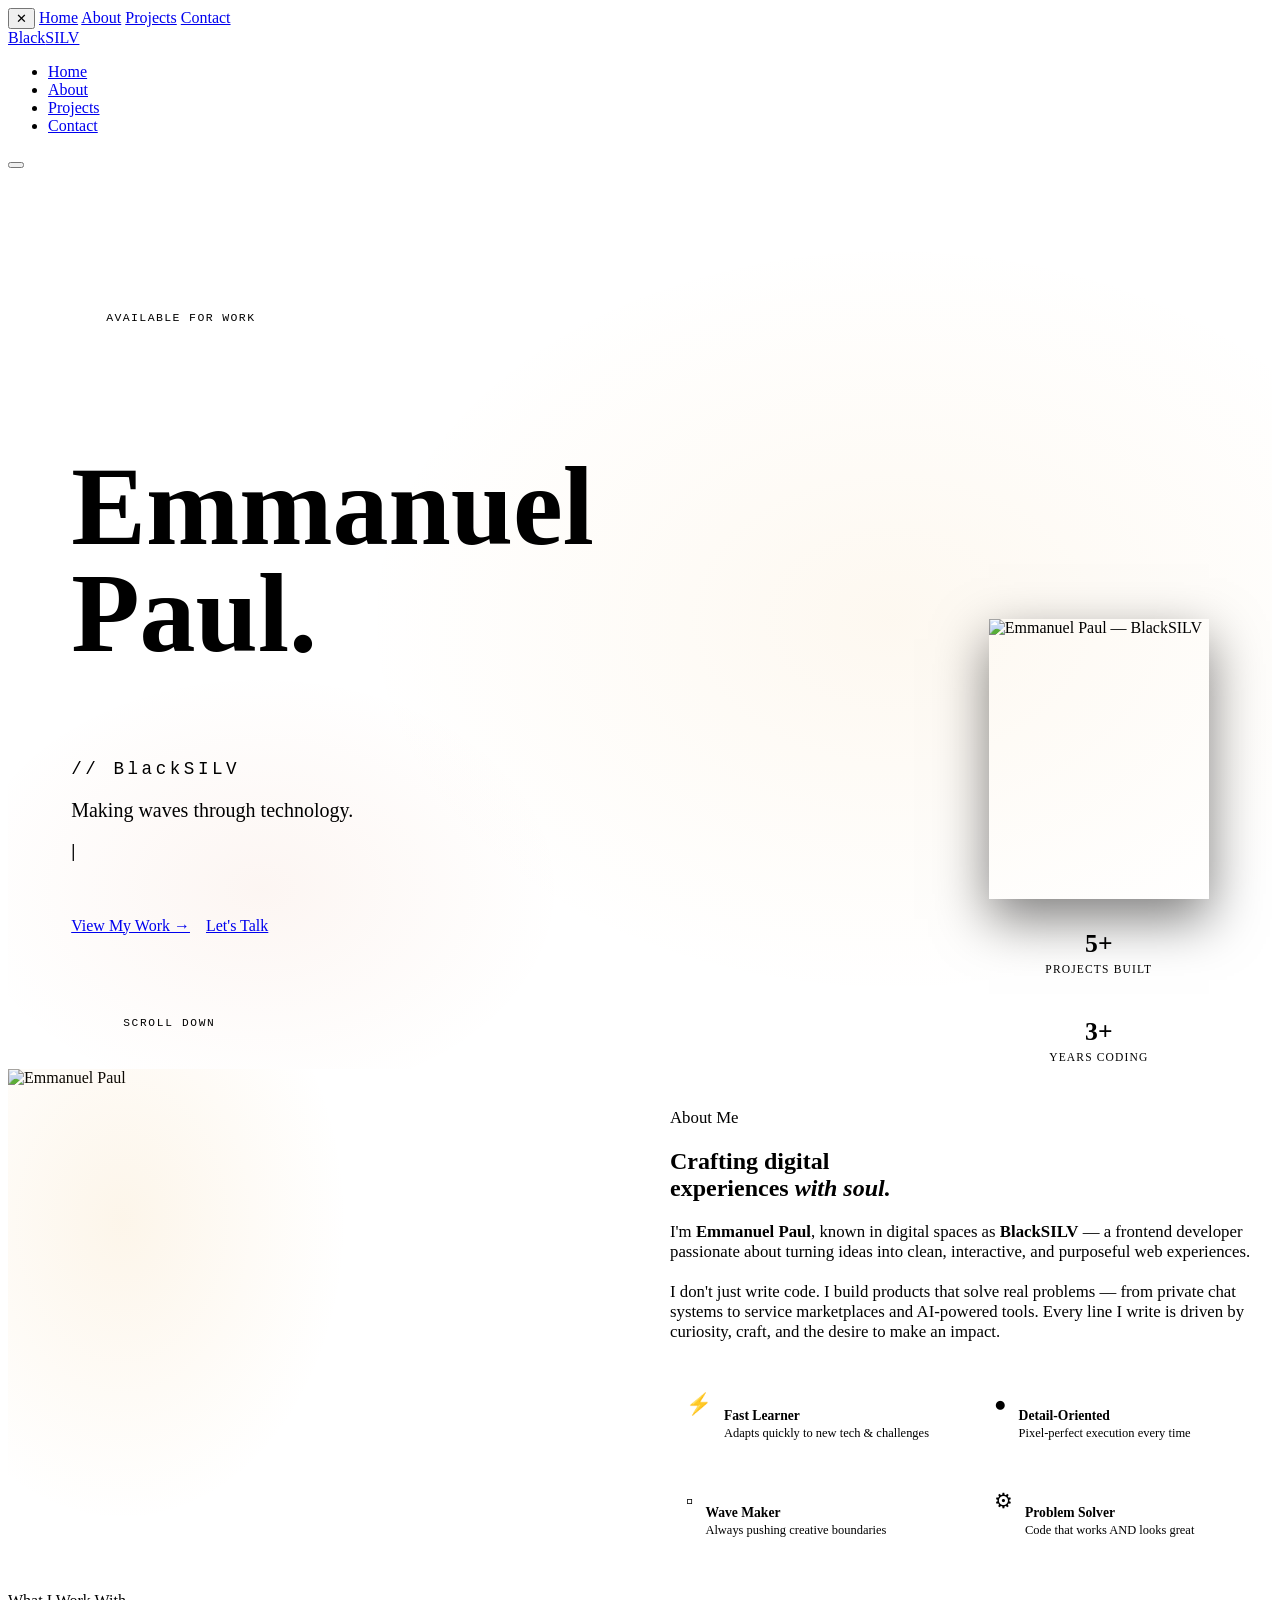
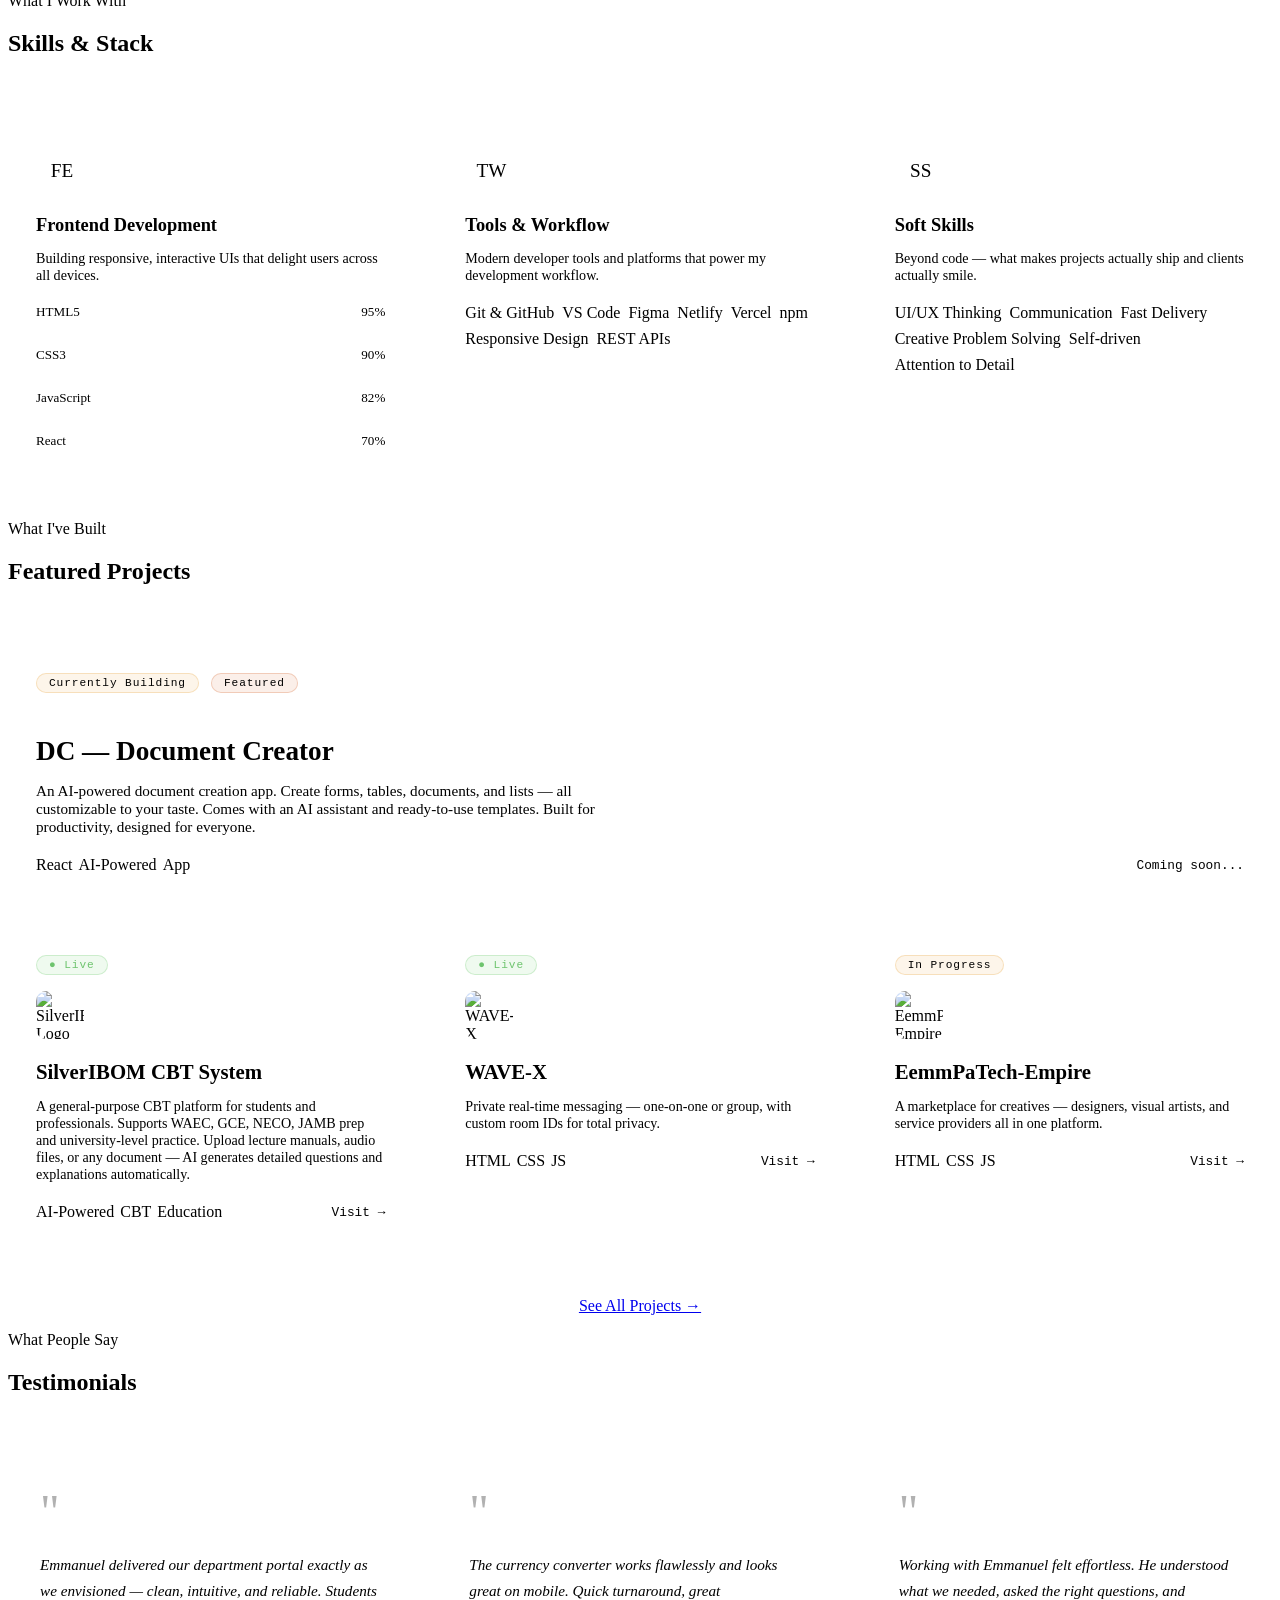
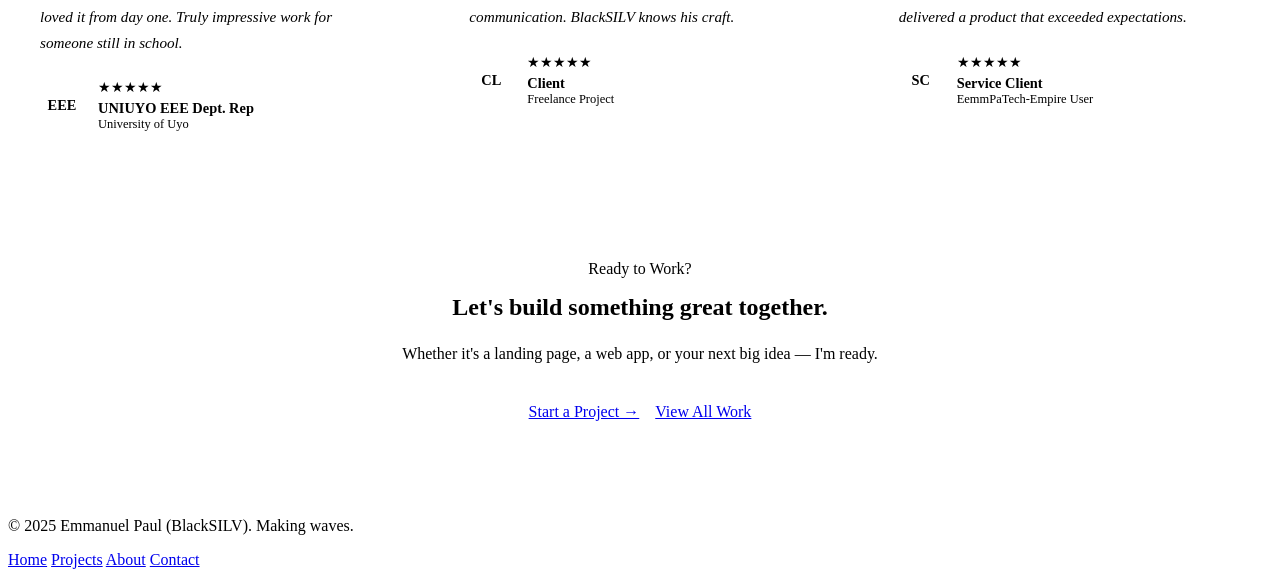
==== commit 453f2e7c: "Update index.html" ====
--- a/index.html
+++ b/index.html
@@ -122,27 +122,40 @@
       50% { width: 50px; opacity: 1; }
       100% { width: 20px; opacity: 0.4; }
     }
-    .hero-floats {
+    /* Hero profile photo on right side */
+    .hero-photo-wrap {
       position: absolute; right: 5%; top: 50%;
       transform: translateY(-50%);
-      display: flex; flex-direction: column; gap: 16px;
+      display: flex; flex-direction: column; align-items: center; gap: 16px;
       animation: fadeLeft 1s 0.5s ease both;
+    }
+    .hero-photo {
+      width: 220px; height: 280px;
+      border-radius: var(--radius-lg);
+      border: 2px solid var(--amber);
+      object-fit: cover;
+      object-position: top;
+      box-shadow: 0 20px 50px rgba(0,0,0,0.5);
+    }
+    .hero-stats-col {
+      display: flex; flex-direction: column; gap: 12px;
+      width: 100%;
     }
     .hero-stat {
       background: var(--surface);
       border: 1px solid var(--border);
       border-radius: var(--radius);
-      padding: 20px 28px;
+      padding: 14px 20px;
       text-align: center;
     }
     .hero-stat strong {
       display: block;
       font-family: 'Playfair Display', serif;
-      font-size: 2rem;
+      font-size: 1.6rem;
       color: var(--amber);
     }
     .hero-stat span {
-      font-size: 0.75rem;
+      font-size: 0.72rem;
       color: var(--muted);
       text-transform: uppercase;
       letter-spacing: 0.1em;
@@ -163,20 +176,24 @@
       position: relative;
     }
     .about-frame {
-      width: 100%; aspect-ratio: 1;
-      max-width: 400px;
-      background: var(--surface);
-      border: 1px solid var(--border);
+      width: 100%; aspect-ratio: 3/4;
+      max-width: 380px;
       border-radius: var(--radius-lg);
-      display: flex; align-items: center; justify-content: center;
-      font-size: 6rem;
+      overflow: hidden;
+      border: 2px solid var(--border);
       position: relative;
-      overflow: hidden;
+    }
+    .about-frame img {
+      width: 100%; height: 100%;
+      object-fit: cover;
+      object-position: top;
+      display: block;
     }
     .about-frame::before {
       content: '';
       position: absolute; inset: 0;
-      background: radial-gradient(ellipse at 30% 30%, rgba(232,160,48,0.15), transparent 60%);
+      background: radial-gradient(ellipse at 30% 30%, rgba(232,160,48,0.10), transparent 60%);
+      z-index: 1; pointer-events: none;
     }
     .about-frame-deco {
       position: absolute;
@@ -223,7 +240,7 @@
     }
     .skill-card:hover { border-color: var(--amber); transform: translateY(-4px); }
     .skill-card-icon {
-      font-size: 2rem; margin-bottom: 14px;
+      font-size: 1.4rem; margin-bottom: 14px;
       width: 52px; height: 52px;
       background: var(--bg3);
       border-radius: 12px;
@@ -292,7 +309,9 @@
       border-radius: 50%;
       border: 2px solid var(--amber);
       display: flex; align-items: center; justify-content: center;
-      font-size: 1.2rem;
+      font-size: 0.9rem;
+      font-weight: 700;
+      color: var(--amber);
     }
     .testi-name { font-weight: 600; font-size: 0.9rem; color: var(--cream); }
     .testi-role { font-size: 0.78rem; color: var(--muted); }
@@ -356,11 +375,60 @@
     }
     .proj-link:hover { gap: 10px; }
 
+    /* Project logo thumb */
+    .proj-logo-thumb {
+      width: 48px; height: 48px;
+      border-radius: 10px;
+      overflow: hidden;
+      background: var(--bg3);
+      border: 1px solid var(--border);
+      display: flex; align-items: center; justify-content: center;
+      margin-bottom: 16px;
+    }
+    .proj-logo-thumb img {
+      width: 100%; height: 100%;
+      object-fit: contain;
+    }
+
     /* === RESPONSIVE === */
     @media (max-width: 900px) {
-      .hero-floats { display: none; }
+      .hero-photo-wrap {
+        position: static;
+        transform: none;
+        flex-direction: row;
+        justify-content: center;
+        align-items: center;
+        gap: 20px;
+        margin-top: 40px;
+      }
+      .hero-photo {
+        width: 140px;
+        height: 180px;
+      }
+      .hero-stats-col {
+        flex-direction: column;
+        gap: 10px;
+      }
+      .hero {
+        flex-direction: column;
+        justify-content: center;
+        padding-top: 120px;
+        padding-bottom: 60px;
+      }
       .about-grid { grid-template-columns: 1fr; }
       .about-visual { display: none; }
+    }
+    @media (max-width: 480px) {
+      .hero-stats-col { display: none; }
+      .hero-photo {
+        width: 160px;
+        height: 200px;
+        margin: 0 auto;
+        display: block;
+      }
+      .hero-photo-wrap {
+        justify-content: center;
+      }
     }
     @media (max-width: 600px) {
       .about-highlights { grid-template-columns: 1fr; }
@@ -415,18 +483,21 @@
       </div>
     </div>
 
-    <div class="hero-floats">
-      <div class="hero-stat">
-        <strong>5+</strong>
-        <span>Projects Built</span>
-      </div>
-      <div class="hero-stat">
-        <strong>3+</strong>
-        <span>Years Coding</span>
-      </div>
-      <div class="hero-stat">
-        <strong>100%</strong>
-        <span>Passion</span>
+    <div class="hero-photo-wrap">
+      <img src="profile.jpg" alt="Emmanuel Paul — BlackSILV" class="hero-photo" />
+      <div class="hero-stats-col">
+        <div class="hero-stat">
+          <strong>5+</strong>
+          <span>Projects Built</span>
+        </div>
+        <div class="hero-stat">
+          <strong>3+</strong>
+          <span>Years Coding</span>
+        </div>
+        <div class="hero-stat">
+          <strong>100%</strong>
+          <span>Passion</span>
+        </div>
       </div>
     </div>
 
@@ -440,7 +511,9 @@
   <section id="about">
     <div class="about-grid">
       <div class="about-visual reveal">
-        <div class="about-frame">🌊</div>
+        <div class="about-frame">
+          <img src="profile.jpg" alt="Emmanuel Paul" />
+        </div>
         <div class="about-frame-deco"></div>
       </div>
       <div class="about-text">
@@ -457,28 +530,28 @@
         </p>
         <div class="about-highlights">
           <div class="highlight-item reveal">
-            <span class="highlight-icon">⚡</span>
+            <span class="highlight-icon">&#9889;</span>
             <div>
               <h4>Fast Learner</h4>
-              <p>Adapts quickly to new tech & challenges</p>
+              <p>Adapts quickly to new tech &amp; challenges</p>
             </div>
           </div>
           <div class="highlight-item reveal">
-            <span class="highlight-icon">🎯</span>
+            <span class="highlight-icon">&#9679;</span>
             <div>
               <h4>Detail-Oriented</h4>
               <p>Pixel-perfect execution every time</p>
             </div>
           </div>
           <div class="highlight-item reveal">
-            <span class="highlight-icon">🌊</span>
+            <span class="highlight-icon">&#9643;</span>
             <div>
               <h4>Wave Maker</h4>
               <p>Always pushing creative boundaries</p>
             </div>
           </div>
           <div class="highlight-item reveal">
-            <span class="highlight-icon">🔧</span>
+            <span class="highlight-icon">&#9881;</span>
             <div>
               <h4>Problem Solver</h4>
               <p>Code that works AND looks great</p>
@@ -492,13 +565,13 @@
   <!-- ===== SKILLS ===== -->
   <section class="skills-section">
     <p class="section-label reveal">What I Work With</p>
-    <h2 class="section-title reveal">Skills & Stack</h2>
+    <h2 class="section-title reveal">Skills &amp; Stack</h2>
     <div class="divider reveal"></div>
 
     <div class="skills-grid">
 
       <div class="skill-card reveal">
-        <div class="skill-card-icon">🎨</div>
+        <div class="skill-card-icon" style="font-size:1.2rem;">FE</div>
         <h3>Frontend Development</h3>
         <p>Building responsive, interactive UIs that delight users across all devices.</p>
         <div class="skill-bar-row">
@@ -520,11 +593,11 @@
       </div>
 
       <div class="skill-card reveal">
-        <div class="skill-card-icon">🛠️</div>
-        <h3>Tools & Workflow</h3>
+        <div class="skill-card-icon" style="font-size:1.2rem;">TW</div>
+        <h3>Tools &amp; Workflow</h3>
         <p>Modern developer tools and platforms that power my development workflow.</p>
         <div class="skill-tags">
-          <span class="tag">Git & GitHub</span>
+          <span class="tag">Git &amp; GitHub</span>
           <span class="tag">VS Code</span>
           <span class="tag">Figma</span>
           <span class="tag">Netlify</span>
@@ -535,8 +608,8 @@
         </div>
       </div>
 
-      <div class="skill-card reveal">
-        <div class="skill-card-icon">🚀</div>
+            <div class="skill-card reveal">
+        <div class="skill-card-icon" style="font-size:1.2rem;">SS</div>
         <h3>Soft Skills</h3>
         <p>Beyond code — what makes projects actually ship and clients actually smile.</p>
         <div class="skill-tags">
@@ -563,8 +636,8 @@
       <!-- DC - TOP FEATURED -->
       <div class="proj-card reveal" style="grid-column: 1 / -1; border-color: var(--amber);">
         <div style="display:flex; align-items:center; gap:12px; margin-bottom:16px;">
-          <span class="proj-badge building">🔨 Currently Building</span>
-          <span class="proj-badge building" style="background:rgba(212,98,42,0.1);color:var(--orange);border-color:rgba(212,98,42,0.25);">⭐ Featured</span>
+          <span class="proj-badge building">Currently Building</span>
+          <span class="proj-badge building" style="background:rgba(212,98,42,0.1);color:var(--orange);border-color:rgba(212,98,42,0.25);">Featured</span>
         </div>
         <h3 style="font-size:1.7rem;">DC — Document Creator</h3>
         <p style="font-size:0.95rem; max-width:600px;">An AI-powered document creation app. Create forms, tables, documents, and lists — all customizable to your taste. Comes with an AI assistant and ready-to-use templates. Built for productivity, designed for everyone.</p>
@@ -578,18 +651,44 @@
         </div>
       </div>
 
+      <!-- SILVERIBOM CBT SYSTEM — 2nd project -->
       <div class="proj-card reveal">
-        <span class="proj-badge live">● Live</span>
-        <h3>WAVE 🌊 X</h3>
-                <p>Private real-time messaging — one-on-one or group, with custom room IDs for total privacy.</p>
+        <span class="proj-badge live">&#9679; Live</span>
+        <div class="proj-logo-thumb">
+          <img src="logo-silveribom.png" alt="SilverIBOM Logo" />
+        </div>
+        <h3>SilverIBOM CBT System</h3>
+        <p>A general-purpose CBT platform for students and professionals. Supports WAEC, GCE, NECO, JAMB prep and university-level practice. Upload lecture manuals, audio files, or any document — AI generates detailed questions and explanations automatically.</p>
+        <div class="proj-footer">
+          <div class="proj-tags">
+            <span class="tag">AI-Powered</span>
+            <span class="tag">CBT</span>
+            <span class="tag">Education</span>
+          </div>
+          <a href="https://silveribom-cbt-system-521361616153.us-west1.run.app" target="_blank" class="proj-link">Visit →</a>
+        </div>
+      </div>
+
+      <!-- WAVE X -->
+      <div class="proj-card reveal">
+        <span class="proj-badge live">&#9679; Live</span>
+        <div class="proj-logo-thumb">
+          <img src="logo-wavex.png" alt="WAVE-X Logo" />
+        </div>
+        <h3>WAVE-X</h3>
+        <p>Private real-time messaging — one-on-one or group, with custom room IDs for total privacy.</p>
         <div class="proj-footer">
           <div class="proj-tags"><span class="tag">HTML</span><span class="tag">CSS</span><span class="tag">JS</span></div>
-          <span class="proj-link">Details →</span>
-        </div>
-      </div>
-
+          <a href="https://wavex-521361616153.us-west1.run.app" target="_blank" class="proj-link">Visit →</a>
+        </div>
+      </div>
+
+      <!-- EEMMPATECH -->
       <div class="proj-card reveal">
-        <span class="proj-badge building">🔨 In Progress</span>
+        <span class="proj-badge building">In Progress</span>
+        <div class="proj-logo-thumb">
+          <img src="logo-eemmpatech.png" alt="EemmPaTech-Empire Logo" />
+        </div>
         <h3>EemmPaTech-Empire</h3>
         <p>A marketplace for creatives — designers, visual artists, and service providers all in one platform.</p>
         <div class="proj-footer">
@@ -616,9 +715,9 @@
         <div class="testi-quote">"</div>
         <p>Emmanuel delivered our department portal exactly as we envisioned — clean, intuitive, and reliable. Students loved it from day one. Truly impressive work for someone still in school.</p>
         <div class="testi-author">
-          <div class="testi-avatar">🎓</div>
+          <div class="testi-avatar">EEE</div>
           <div>
-            <div class="testi-stars">★★★★★</div>
+            <div class="testi-stars">&#9733;&#9733;&#9733;&#9733;&#9733;</div>
             <div class="testi-name">UNIUYO EEE Dept. Rep</div>
             <div class="testi-role">University of Uyo</div>
           </div>
@@ -628,9 +727,9 @@
         <div class="testi-quote">"</div>
         <p>The currency converter works flawlessly and looks great on mobile. Quick turnaround, great communication. BlackSILV knows his craft.</p>
         <div class="testi-author">
-          <div class="testi-avatar">💼</div>
+          <div class="testi-avatar">CL</div>
           <div>
-            <div class="testi-stars">★★★★★</div>
+            <div class="testi-stars">&#9733;&#9733;&#9733;&#9733;&#9733;</div>
             <div class="testi-name">Client</div>
             <div class="testi-role">Freelance Project</div>
           </div>
@@ -640,9 +739,9 @@
         <div class="testi-quote">"</div>
         <p>Working with Emmanuel felt effortless. He understood what we needed, asked the right questions, and delivered a product that exceeded expectations.</p>
         <div class="testi-author">
-          <div class="testi-avatar">🌟</div>
+          <div class="testi-avatar">SC</div>
           <div>
-            <div class="testi-stars">★★★★★</div>
+            <div class="testi-stars">&#9733;&#9733;&#9733;&#9733;&#9733;</div>
             <div class="testi-name">Service Client</div>
             <div class="testi-role">EemmPaTech-Empire User</div>
           </div>
@@ -666,7 +765,7 @@
 
   <!-- FOOTER -->
   <footer>
-    <p>© 2026 Emmanuel Paul (BlackSILV). Making waves.</p>
+    <p>© 2025 Emmanuel Paul (BlackSILV). Making waves.</p>
     <div class="footer-links">
       <a href="index.html">Home</a>
       <a href="projects.html">Projects</a>
@@ -690,4 +789,4 @@
     bars.forEach(b => barObs.observe(b));
   </script>
 </body>
-</html>+</html>
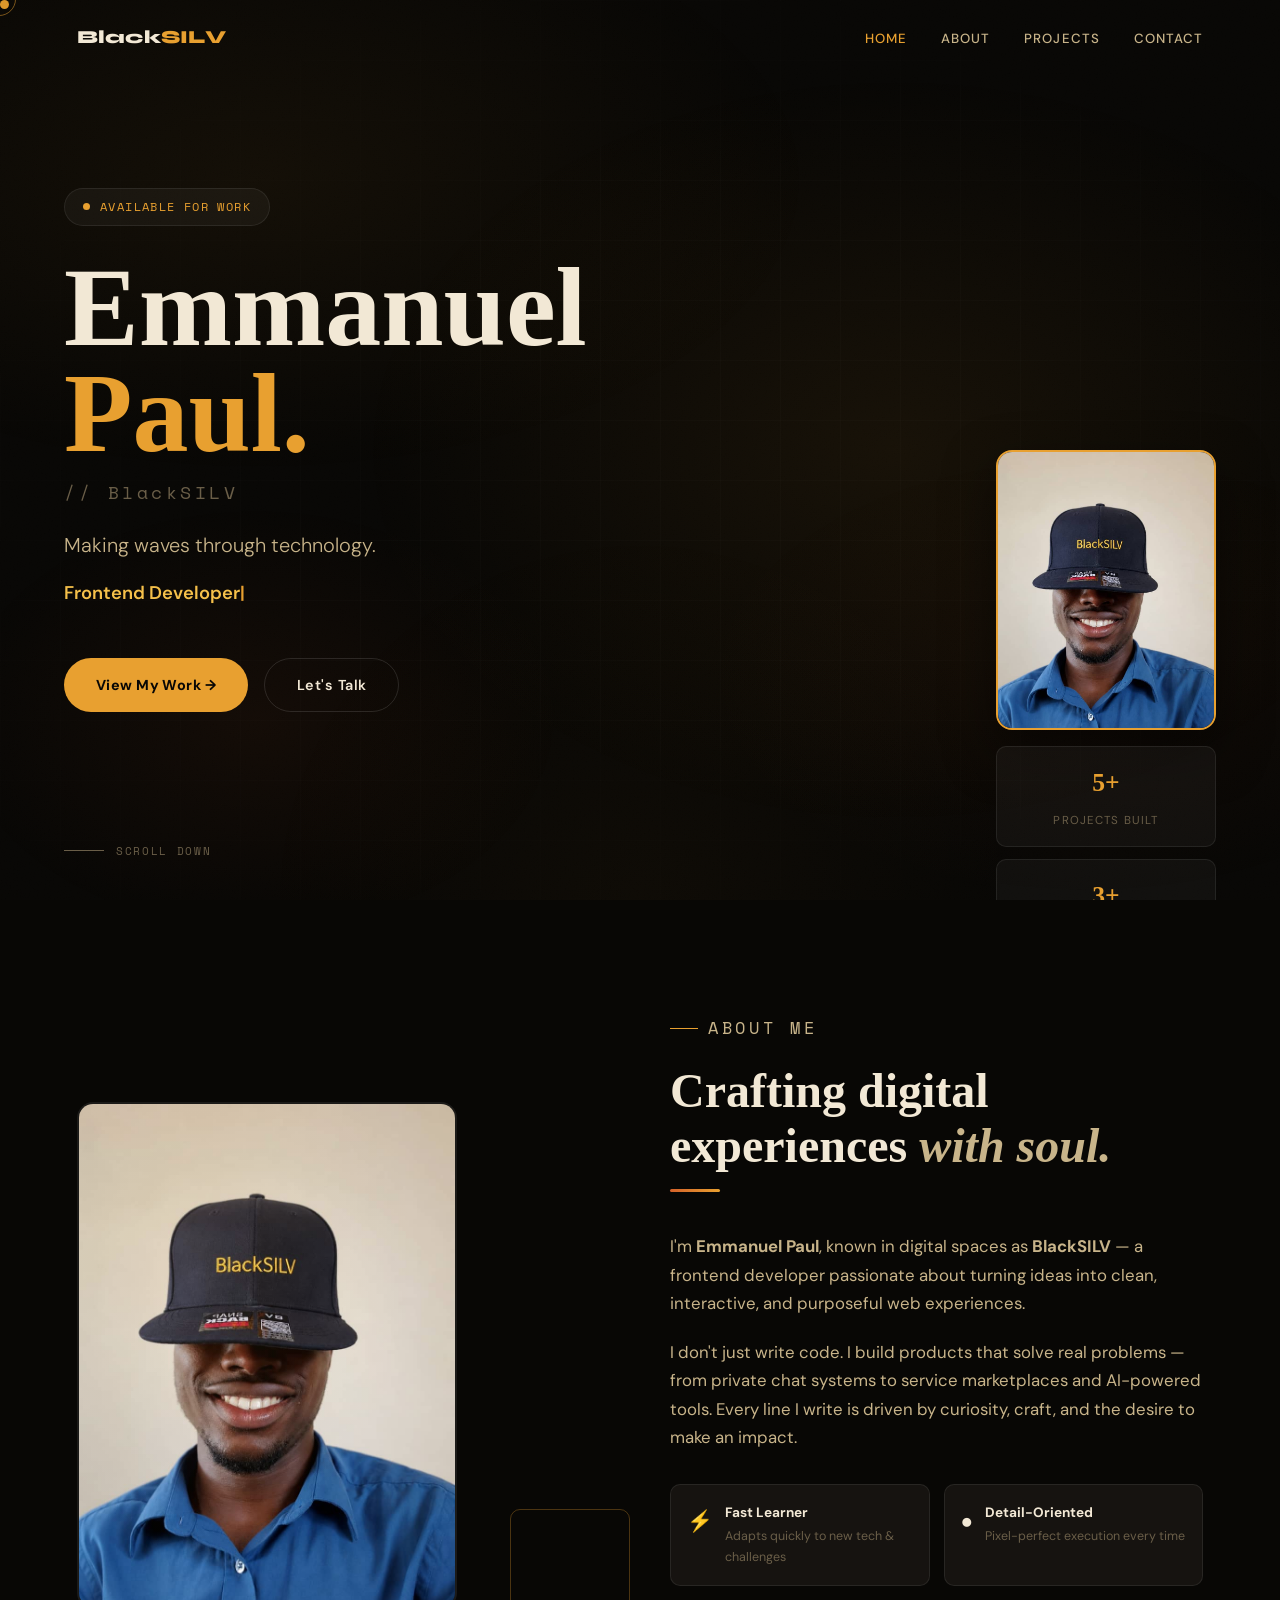
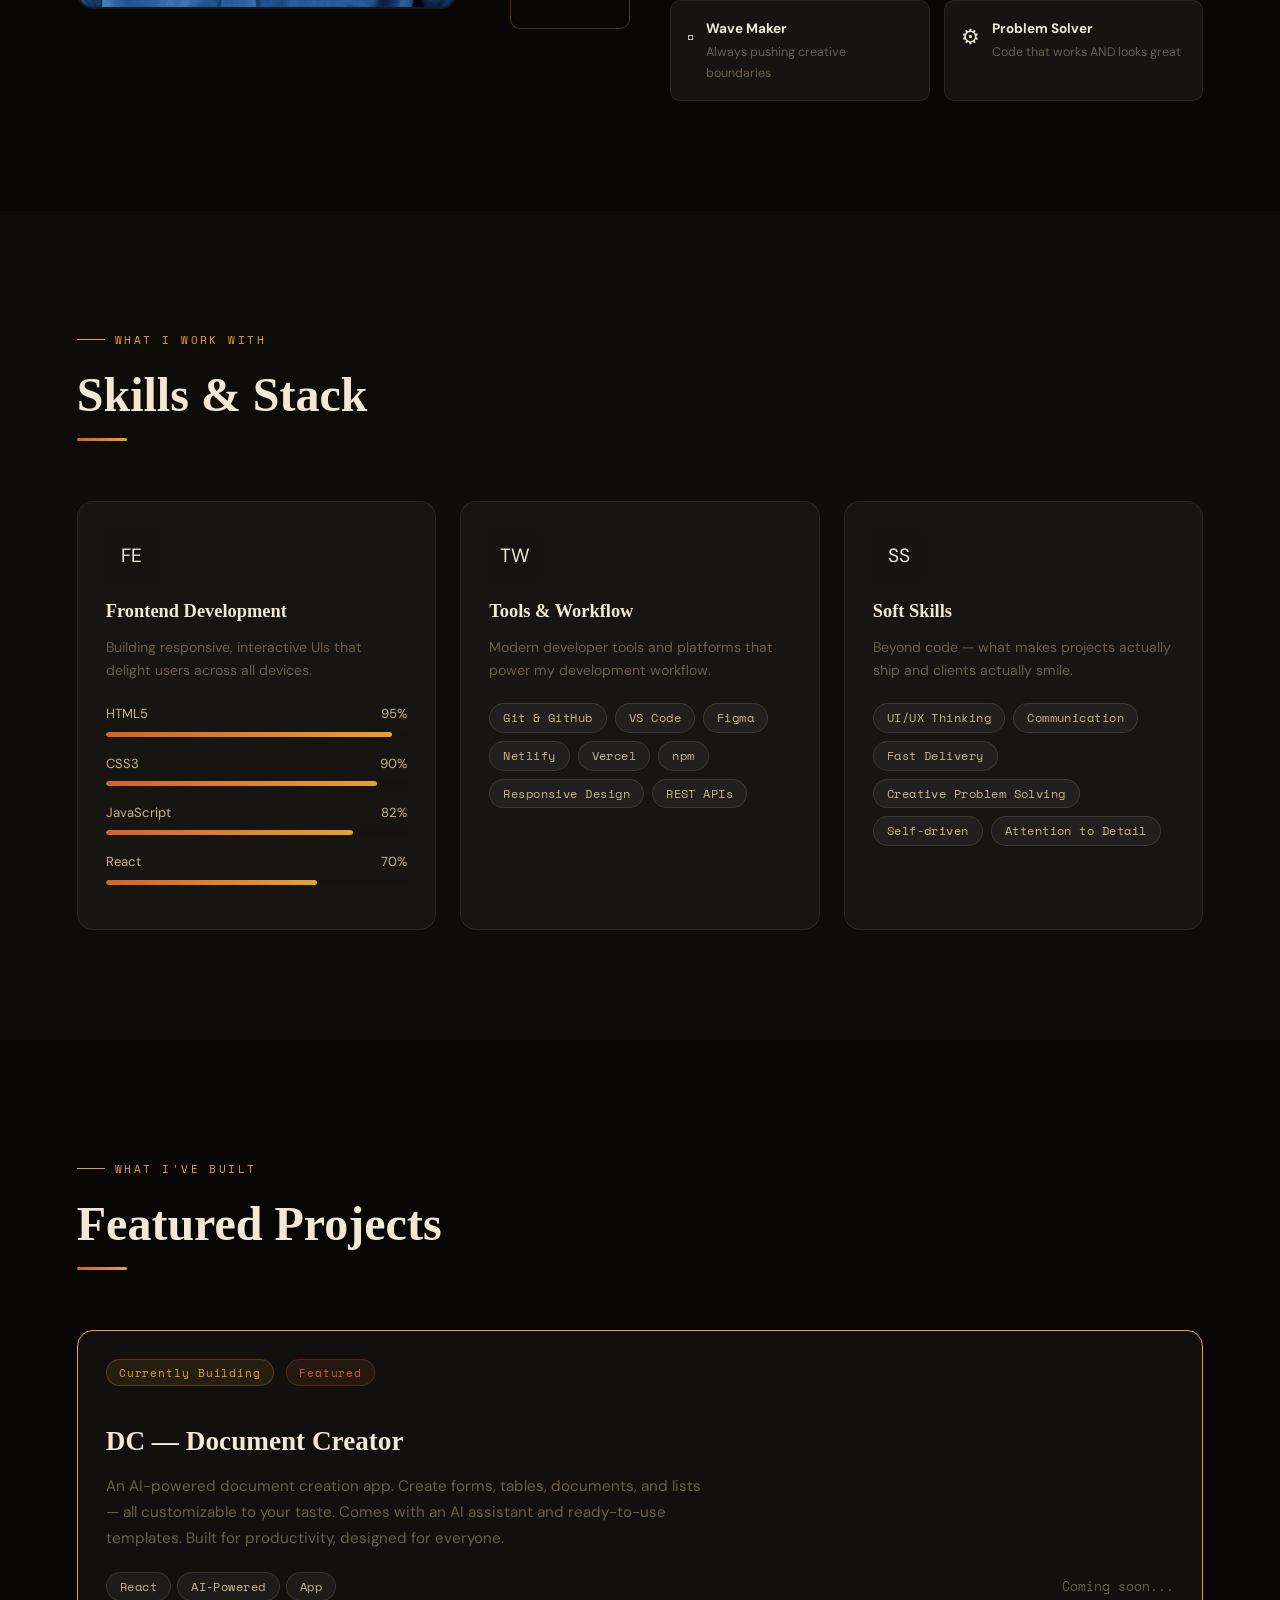
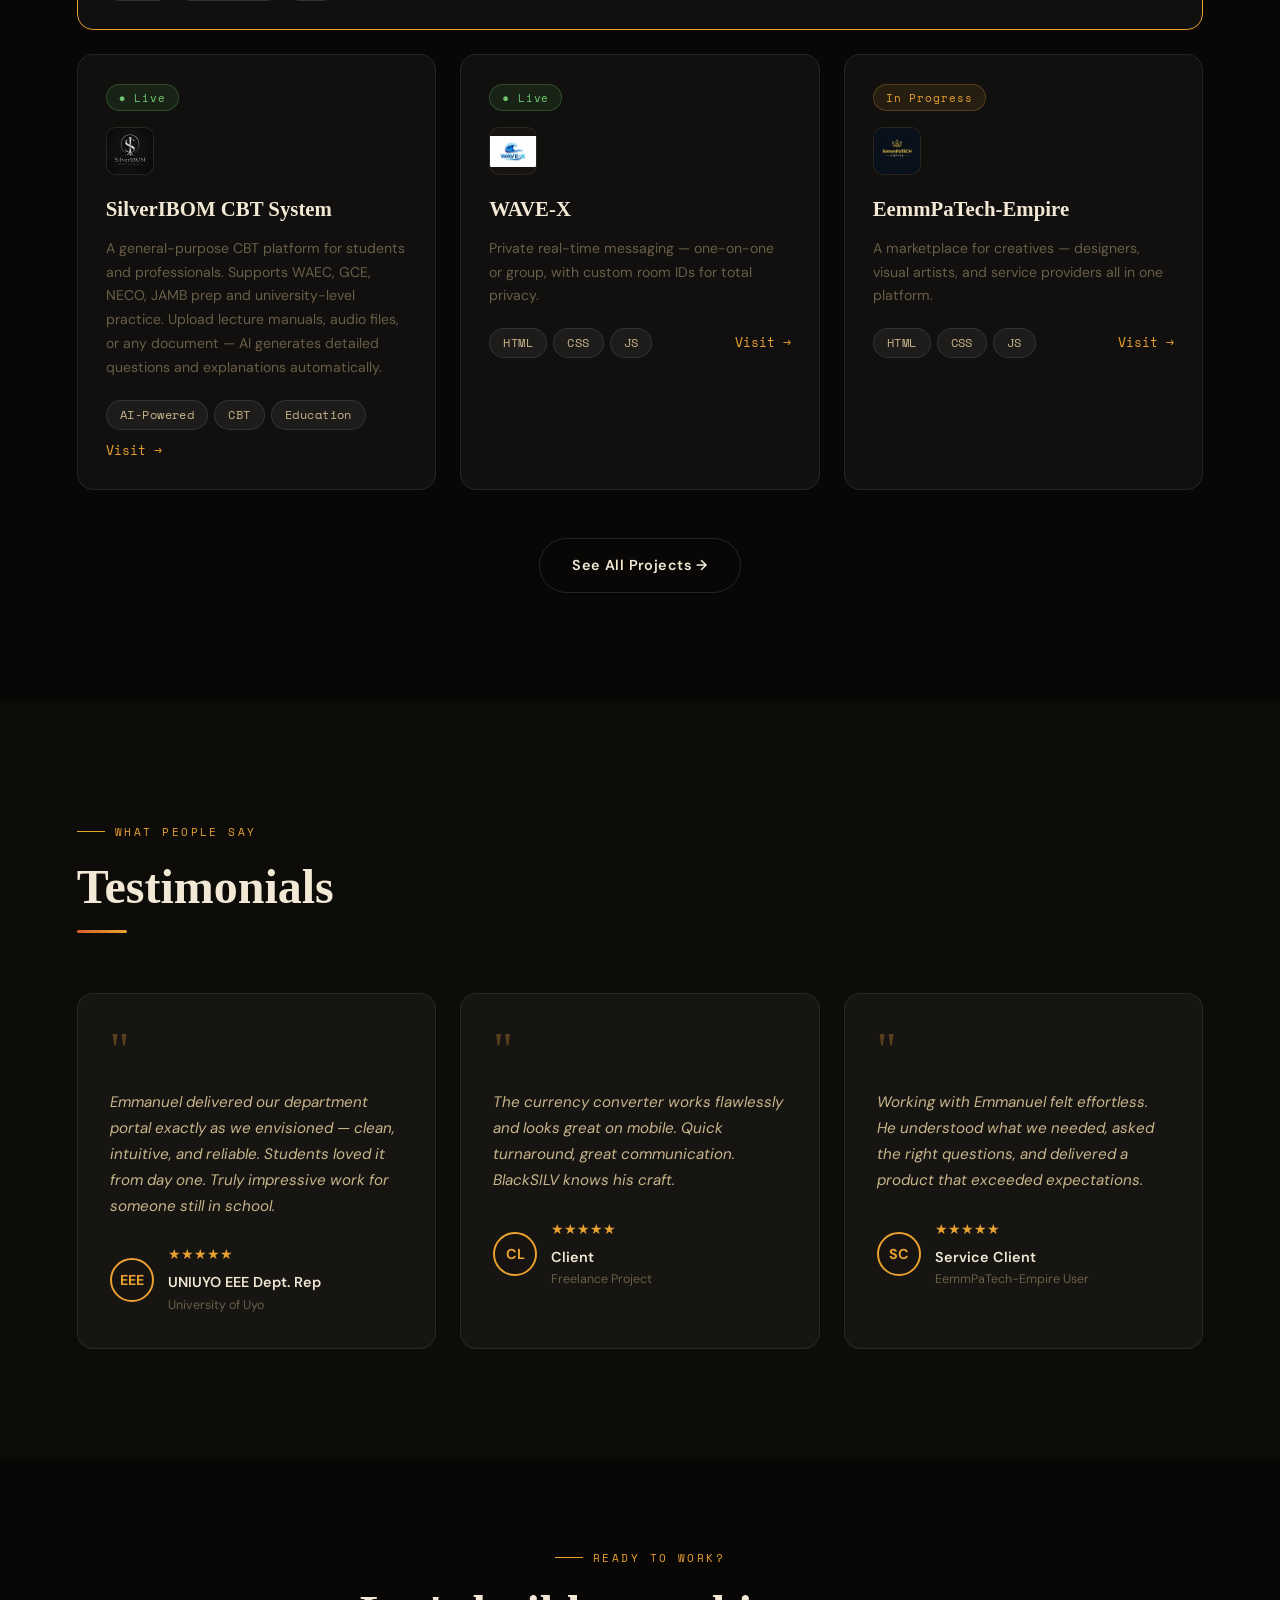
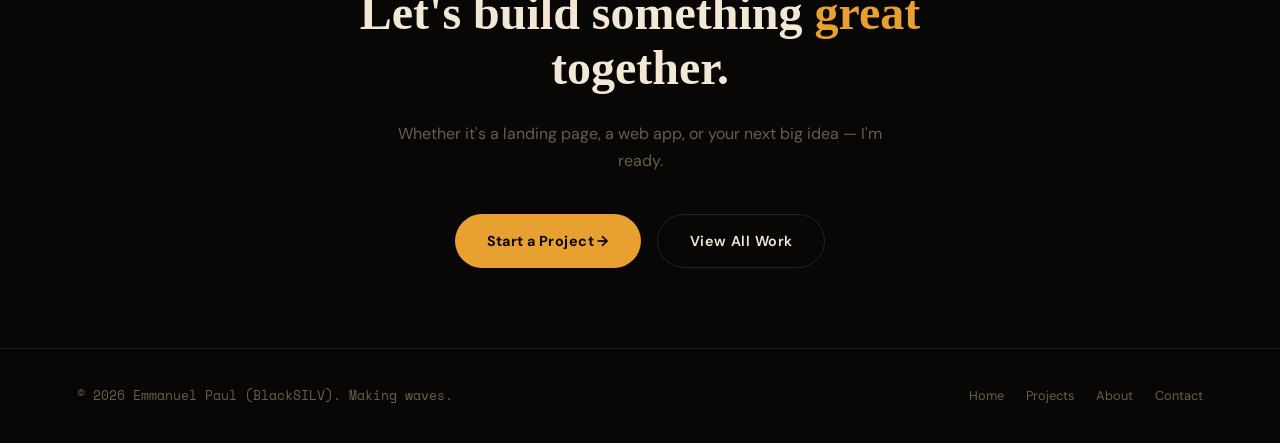
==== commit aa4d1897: "Update index.html" ====
--- a/index.html
+++ b/index.html
@@ -765,7 +765,7 @@
 
   <!-- FOOTER -->
   <footer>
-    <p>© 2025 Emmanuel Paul (BlackSILV). Making waves.</p>
+    <p>© 2026 Emmanuel Paul (BlackSILV). Making waves.</p>
     <div class="footer-links">
       <a href="index.html">Home</a>
       <a href="projects.html">Projects</a>
--- a/style.css
+++ b/style.css
@@ -0,0 +1,390 @@
+/* ============================================
+   BLACKSILV PORTFOLIO v2 — style.css
+   Warm amber | Glassmorphism | Editorial
+   ============================================ */
+
+@import url('https://fonts.googleapis.com/css2?family=Clash+Display:wght@400;500;600;700&family=Syne:wght@400;600;700;800&family=DM+Sans:ital,wght@0,300;0,400;0,500;1,300&family=Space+Mono:wght@400;700&display=swap');
+
+/* ── TOKENS ─────────────────────────────── */
+:root {
+  --ink:       #080705;
+  --ink2:      #100e0a;
+  --ink3:      #181410;
+  --glass:     rgba(255,255,255,0.04);
+  --glass2:    rgba(255,255,255,0.07);
+  --border:    rgba(255,255,255,0.08);
+  --border-hi: rgba(232,160,48,0.45);
+  --gold:      #e8a030;
+  --gold2:     #f5c04a;
+  --gold3:     #c07820;
+  --ember:     #d4622a;
+  --cream:     #f2e8d5;
+  --cream2:    #c8b48a;
+  --muted:     #6a5e48;
+  --success:   #4caf72;
+  --r:         14px;
+  --r2:        22px;
+}
+
+*,*::before,*::after{box-sizing:border-box;margin:0;padding:0}
+html{scroll-behavior:smooth;font-size:16px}
+body{
+  background:var(--ink);
+  color:var(--cream);
+  font-family:'DM Sans',sans-serif;
+  line-height:1.7;
+  overflow-x:hidden;
+  cursor:none;
+}
+
+/* ── ANIMATED MESH BG ───────────────────── */
+body::before{
+  content:'';
+  position:fixed;inset:0;z-index:0;
+  background:
+    radial-gradient(ellipse 80% 60% at 20% 20%, rgba(232,160,48,0.055) 0%, transparent 55%),
+    radial-gradient(ellipse 60% 50% at 85% 75%, rgba(212,98,42,0.045) 0%, transparent 50%),
+    radial-gradient(ellipse 50% 70% at 50% 100%, rgba(232,160,48,0.03) 0%, transparent 60%);
+  animation:meshShift 12s ease-in-out infinite alternate;
+  pointer-events:none;
+}
+@keyframes meshShift{
+  0%  {background-position:0% 0%,100% 100%,50% 100%}
+  100%{background-position:30% 20%,70% 60%,60% 80%}
+}
+
+/* Noise grain */
+body::after{
+  content:'';
+  position:fixed;inset:0;z-index:1;
+  background-image:url("data:image/svg+xml,%3Csvg xmlns='http://www.w3.org/2000/svg' width='300' height='300'%3E%3Cfilter id='n'%3E%3CfeTurbulence type='fractalNoise' baseFrequency='0.75' numOctaves='4' stitchTiles='stitch'/%3E%3C/filter%3E%3Crect width='300' height='300' filter='url(%23n)' opacity='0.03'/%3E%3C/svg%3E");
+  pointer-events:none;opacity:.5;
+}
+
+/* ── CUSTOM CURSOR ──────────────────────── */
+.cursor{
+  width:9px;height:9px;
+  background:var(--gold);border-radius:50%;
+  position:fixed;top:0;left:0;z-index:9999;
+  pointer-events:none;
+  transition:transform .12s,background .2s;
+  mix-blend-mode:difference;
+}
+.cursor-ring{
+  width:34px;height:34px;
+  border:1.5px solid rgba(232,160,48,.5);
+  border-radius:50%;
+  position:fixed;top:0;left:0;z-index:9998;
+  pointer-events:none;
+  transition:width .2s,height .2s,opacity .2s;
+}
+.cursor.big{transform:translate(-50%,-50%) scale(2.8);background:var(--ember)}
+.cursor-ring.big{width:52px;height:52px;opacity:.2}
+
+/* ── NAV ────────────────────────────────── */
+nav{
+  position:fixed;top:0;left:0;right:0;z-index:500;
+  display:flex;align-items:center;justify-content:space-between;
+  padding:22px 6%;
+  transition:padding .35s,background .35s,border-color .35s;
+  border-bottom:1px solid transparent;
+}
+nav.stuck{
+  padding:14px 6%;
+  background:rgba(8,7,5,.88);
+  backdrop-filter:blur(24px);
+  -webkit-backdrop-filter:blur(24px);
+  border-color:var(--border);
+}
+.nav-logo{
+  font-family:'Syne',sans-serif;
+  font-weight:800;font-size:1.15rem;
+  color:var(--cream);text-decoration:none;
+  letter-spacing:.01em;
+}
+.nav-logo em{color:var(--gold);font-style:normal}
+.nav-links{display:flex;gap:34px;list-style:none}
+.nav-links a{
+  color:var(--cream2);text-decoration:none;
+  font-size:.83rem;font-weight:500;
+  letter-spacing:.08em;text-transform:uppercase;
+  position:relative;transition:color .3s;
+}
+.nav-links a::after{
+  content:'';position:absolute;bottom:-3px;left:0;
+  width:0;height:1.5px;background:var(--gold);
+  transition:width .3s;
+}
+.nav-links a:hover,
+.nav-links a.active{color:var(--gold)}
+.nav-links a:hover::after,
+.nav-links a.active::after{width:100%}
+.nav-cta{
+  padding:9px 22px;
+  border:1.5px solid var(--border-hi);
+  border-radius:50px;
+  color:var(--gold);
+  font-size:.82rem;font-weight:600;
+  text-decoration:none;
+  transition:.3s;
+  backdrop-filter:blur(8px);
+}
+.nav-cta:hover{background:var(--gold);color:var(--ink)}
+
+/* ── HAMBURGER ──────────────────────────── */
+.ham{
+  display:none;background:none;border:none;
+  flex-direction:column;gap:5px;cursor:pointer;padding:4px;
+}
+.ham span{
+  display:block;width:22px;height:2px;
+  background:var(--cream);border-radius:2px;transition:.3s;
+}
+.ham.open span:nth-child(1){transform:translateY(7px) rotate(45deg)}
+.ham.open span:nth-child(2){opacity:0}
+.ham.open span:nth-child(3){transform:translateY(-7px) rotate(-45deg)}
+
+/* ── MOBILE OVERLAY ─────────────────────── */
+.mob-nav{
+  position:fixed;inset:0;z-index:490;
+  background:rgba(8,7,5,.97);
+  backdrop-filter:blur(30px);
+  display:flex;flex-direction:column;
+  align-items:center;justify-content:center;gap:44px;
+  opacity:0;pointer-events:none;transition:opacity .3s;
+}
+.mob-nav.open{opacity:1;pointer-events:all}
+.mob-nav a{
+  font-family:'Syne',sans-serif;font-size:2.4rem;font-weight:700;
+  color:var(--cream);text-decoration:none;transition:color .25s;
+}
+.mob-nav a:hover{color:var(--gold)}
+
+/* ── GLASS CARD ─────────────────────────── */
+.glass{
+  background:var(--glass);
+  border:1px solid var(--border);
+  border-radius:var(--r2);
+  backdrop-filter:blur(16px);
+  -webkit-backdrop-filter:blur(16px);
+  transition:border-color .3s,transform .3s,box-shadow .3s;
+}
+.glass:hover{
+  border-color:var(--border-hi);
+  transform:translateY(-5px);
+  box-shadow:0 24px 48px rgba(0,0,0,.35),0 0 0 1px rgba(232,160,48,.08);
+}
+
+/* ── SECTION BASICS ─────────────────────── */
+section,.section{position:relative;z-index:2;padding:110px 6%}
+.section-label{
+  display:inline-flex;align-items:center;gap:10px;
+  font-family:'Space Mono',monospace;font-size:.7rem;
+  color:var(--gold);letter-spacing:.22em;text-transform:uppercase;
+  margin-bottom:18px;
+}
+.section-label::before{
+  content:'';width:28px;height:1px;background:var(--gold);display:block;
+}
+h1.big,h2.big{
+  font-family:'Syne',sans-serif;font-weight:800;
+  font-size:clamp(2.6rem,7vw,5.5rem);
+  line-height:1.0;color:var(--cream);
+}
+h2.med{
+  font-family:'Syne',sans-serif;font-weight:700;
+  font-size:clamp(1.8rem,4vw,3rem);line-height:1.1;color:var(--cream);
+}
+.gold{color:var(--gold)}
+.divider{
+  width:50px;height:3px;
+  background:linear-gradient(90deg,var(--ember),var(--gold));
+  border-radius:2px;margin:22px 0 44px;
+}
+
+/* ── BUTTONS ────────────────────────────── */
+.btn{
+  display:inline-flex;align-items:center;gap:9px;
+  padding:14px 32px;border-radius:50px;
+  font-family:'DM Sans',sans-serif;font-weight:600;
+  font-size:.9rem;letter-spacing:.03em;
+  text-decoration:none;border:none;cursor:pointer;transition:.3s;
+}
+.btn-gold{background:var(--gold);color:var(--ink)}
+.btn-gold:hover{background:var(--gold2);transform:translateY(-2px);box-shadow:0 14px 32px rgba(232,160,48,.28)}
+.btn-ghost{background:transparent;color:var(--cream);border:1.5px solid var(--border)}
+.btn-ghost:hover{border-color:var(--gold);color:var(--gold);transform:translateY(-2px)}
+
+/* ── TAG PILL ───────────────────────────── */
+.tag{
+  display:inline-block;padding:4px 13px;
+  background:rgba(255,255,255,.05);
+  border:1px solid var(--border);border-radius:50px;
+  font-family:'Space Mono',monospace;
+  font-size:.72rem;color:var(--cream2);letter-spacing:.04em;
+}
+
+/* ── SCROLL REVEAL ──────────────────────── */
+.sr{opacity:0;transform:translateY(28px);transition:opacity .75s ease,transform .75s ease}
+.sr.vis{opacity:1;transform:none}
+.sr-l{opacity:0;transform:translateX(-30px);transition:opacity .75s ease,transform .75s ease}
+.sr-l.vis{opacity:1;transform:none}
+.sr-r{opacity:0;transform:translateX(30px);transition:opacity .75s ease,transform .75s ease}
+.sr-r.vis{opacity:1;transform:none}
+
+/* ── PAGE FADE IN ───────────────────────── */
+.page-wrap{opacity:0;animation:pageFade .6s .05s ease forwards}
+@keyframes pageFade{to{opacity:1}}
+
+/* ── FOOTER ─────────────────────────────── */
+footer{
+  position:relative;z-index:2;
+  border-top:1px solid var(--border);
+  padding:36px 6%;
+  display:flex;align-items:center;justify-content:space-between;flex-wrap:wrap;gap:16px;
+}
+footer p{font-size:.8rem;color:var(--muted);font-family:'Space Mono',monospace}
+.foot-links{display:flex;gap:22px}
+.foot-links a{font-size:.8rem;color:var(--muted);text-decoration:none;transition:color .3s}
+.foot-links a:hover{color:var(--gold)}
+
+/* ── BADGES ─────────────────────────────── */
+.badge{
+  display:inline-flex;align-items:center;gap:7px;
+  padding:5px 14px;border-radius:50px;
+  font-family:'Space Mono',monospace;font-size:.68rem;letter-spacing:.07em;
+}
+.badge-live{background:rgba(76,175,114,.1);color:#4caf72;border:1px solid rgba(76,175,114,.25)}
+.badge-building{background:rgba(232,160,48,.1);color:var(--gold);border:1px solid rgba(232,160,48,.25)}
+.badge-ai{background:rgba(140,100,255,.1);color:#b09aff;border:1px solid rgba(140,100,255,.25)}
+.badge-hot{background:rgba(212,98,42,.12);color:var(--ember);border:1px solid rgba(212,98,42,.28)}
+.dot-pulse{
+  width:7px;height:7px;border-radius:50%;background:currentColor;
+  animation:dotPulse 2s infinite;
+}
+@keyframes dotPulse{0%,100%{transform:scale(1);opacity:1}50%{transform:scale(1.5);opacity:.5}}
+
+/* ── RESPONSIVE ─────────────────────────── */
+@media(max-width:900px){
+  .nav-links,.nav-cta{display:none}
+  .ham{display:flex}
+  section,.section{padding:80px 5%}
+  body{cursor:auto}
+  .cursor,.cursor-ring{display:none}
+}
+@media(max-width:600px){
+  section,.section{padding:64px 5%}
+}
+
+/* ── SHARED THEME VARIABLES (used by inline page styles) ── */
+:root {
+  --amber:   #e8a030;
+  --amber2:  #f5c04a;
+  --orange:  #d4622a;
+  --bg:      #080705;
+  --bg2:     #0e0c09;
+  --bg3:     #161310;
+  --surface: rgba(255,255,255,0.04);
+  --radius:  10px;
+  --radius-lg: 16px;
+}
+
+/* ── BTN ALIASES ── */
+.btn-primary {
+  background: var(--amber);
+  color: var(--bg);
+  display: inline-flex; align-items: center; gap: 9px;
+  padding: 14px 32px; border-radius: 50px;
+  font-weight: 700; font-size: 0.9rem;
+  text-decoration: none; border: none; cursor: pointer;
+  transition: 0.3s;
+}
+.btn-primary:hover { background: var(--amber2); transform: translateY(-2px); }
+.btn-outline {
+  background: transparent;
+  color: var(--cream);
+  border: 1.5px solid rgba(255,255,255,0.12);
+  display: inline-flex; align-items: center;
+  padding: 14px 32px; border-radius: 50px;
+  font-weight: 600; font-size: 0.9rem;
+  text-decoration: none; cursor: pointer;
+  transition: 0.3s;
+}
+.btn-outline:hover { border-color: var(--amber); color: var(--amber); transform: translateY(-2px); }
+
+/* ── SECTION TITLES (page-level) ── */
+.section-title {
+  font-family: 'Playfair Display', serif;
+  font-size: clamp(1.8rem, 4vw, 3rem);
+  font-weight: 800;
+  color: var(--cream);
+  line-height: 1.15;
+  margin-bottom: 12px;
+}
+.section-title em { font-style: italic; color: var(--cream2); }
+
+/* ── REVEAL ANIMATION ── */
+.reveal { opacity: 0; transform: translateY(20px); transition: opacity 0.6s ease, transform 0.6s ease; }
+.reveal.visible { opacity: 1; transform: none; }
+
+/* ── DIVIDER ── */
+.divider { width: 50px; height: 3px; background: linear-gradient(90deg, var(--orange), var(--amber)); border-radius: 2px; margin: 16px 0 40px; }
+
+/* ── TAG ── */
+.tag {
+  display: inline-block; padding: 4px 13px;
+  background: rgba(255,255,255,0.05);
+  border: 1px solid rgba(255,255,255,0.1);
+  border-radius: 50px;
+  font-family: 'Space Mono', monospace;
+  font-size: 0.72rem; color: var(--cream2); letter-spacing: 0.04em;
+}
+
+/* ── SECTION LABEL ── */
+.section-label {
+  display: inline-flex; align-items: center; gap: 10px;
+  font-family: 'Space Mono', monospace; font-size: 0.7rem;
+  color: var(--amber); letter-spacing: 0.22em; text-transform: uppercase;
+  margin-bottom: 18px;
+}
+.section-label::before { content: ''; width: 28px; height: 1px; background: var(--amber); display: block; }
+
+/* ── MOBILE NAV ── */
+.mobile-nav {
+  position: fixed; inset: 0; z-index: 490;
+  background: rgba(8,7,5,0.97); backdrop-filter: blur(30px);
+  display: flex; flex-direction: column;
+  align-items: center; justify-content: center; gap: 36px;
+  opacity: 0; pointer-events: none; transition: opacity 0.3s;
+}
+.mobile-nav.open { opacity: 1; pointer-events: all; }
+.mobile-nav a { font-family: 'Playfair Display', serif; font-size: 2rem; font-weight: 700; color: var(--cream); text-decoration: none; }
+.mobile-nav a:hover { color: var(--amber); }
+.mobile-close { background: none; border: none; color: var(--cream2); font-size: 1.2rem; cursor: pointer; position: absolute; top: 28px; right: 6%; }
+
+/* ── NAV MENU BTN ── */
+.nav-menu-btn {
+  display: none; background: none; border: none; cursor: pointer; flex-direction: column; gap: 5px; padding: 4px;
+}
+.nav-menu-btn span { display: block; width: 22px; height: 2px; background: var(--cream); border-radius: 2px; }
+@media (max-width: 900px) {
+  .nav-links { display: none !important; }
+  .nav-menu-btn { display: flex; }
+}
+
+/* ── FOOTER LINKS ── */
+.footer-links { display: flex; gap: 22px; }
+.footer-links a { font-size: 0.8rem; color: var(--muted); text-decoration: none; transition: color 0.3s; }
+.footer-links a:hover { color: var(--amber); }
+
+/* ── NAV LOGO SPAN ── */
+.nav-logo span { color: var(--amber); }
+
+/* ── NAV SCROLLED ── */
+nav.scrolled {
+  background: rgba(8,7,5,0.9); backdrop-filter: blur(24px);
+  border-bottom: 1px solid rgba(255,255,255,0.08);
+}
+
+/* ── Playfair import ── */
+@import url('https://fonts.googleapis.com/css2?family=Playfair+Display:ital,wght@0,700;0,900;1,700&display=swap');
